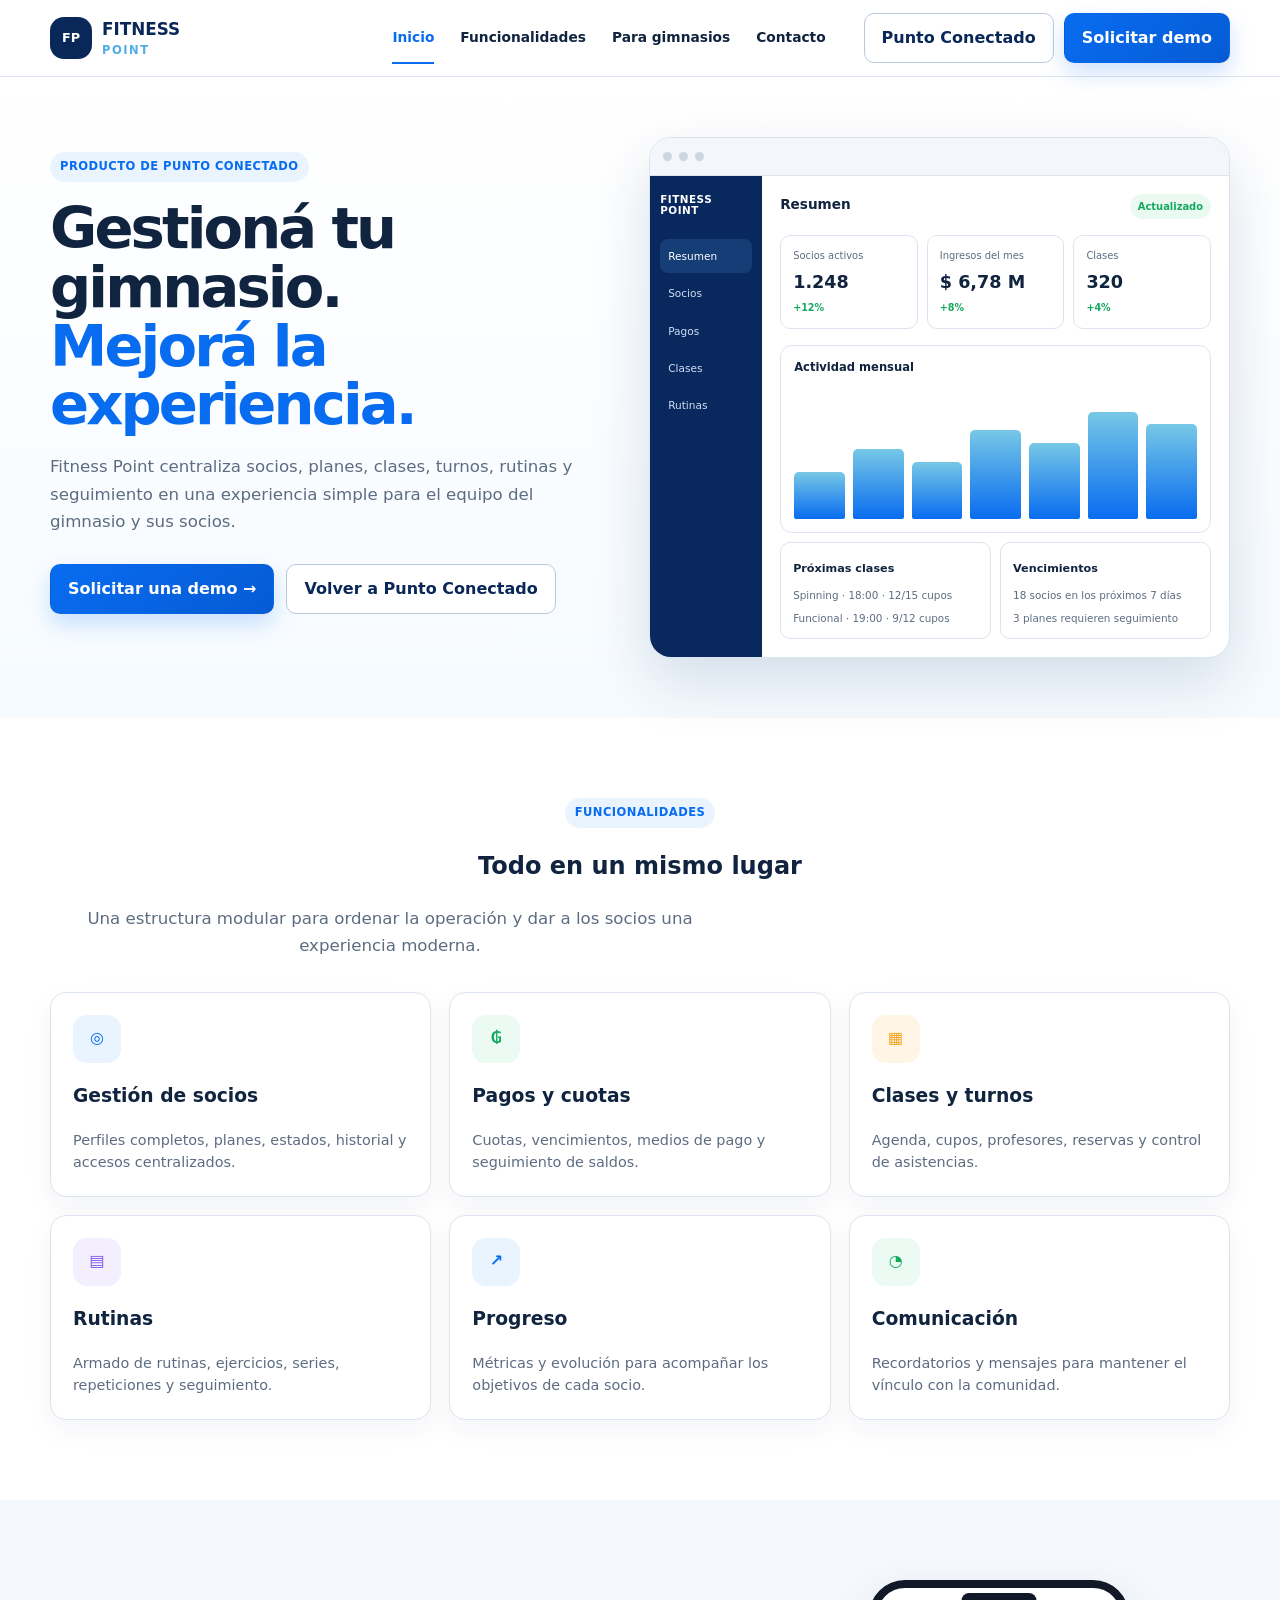
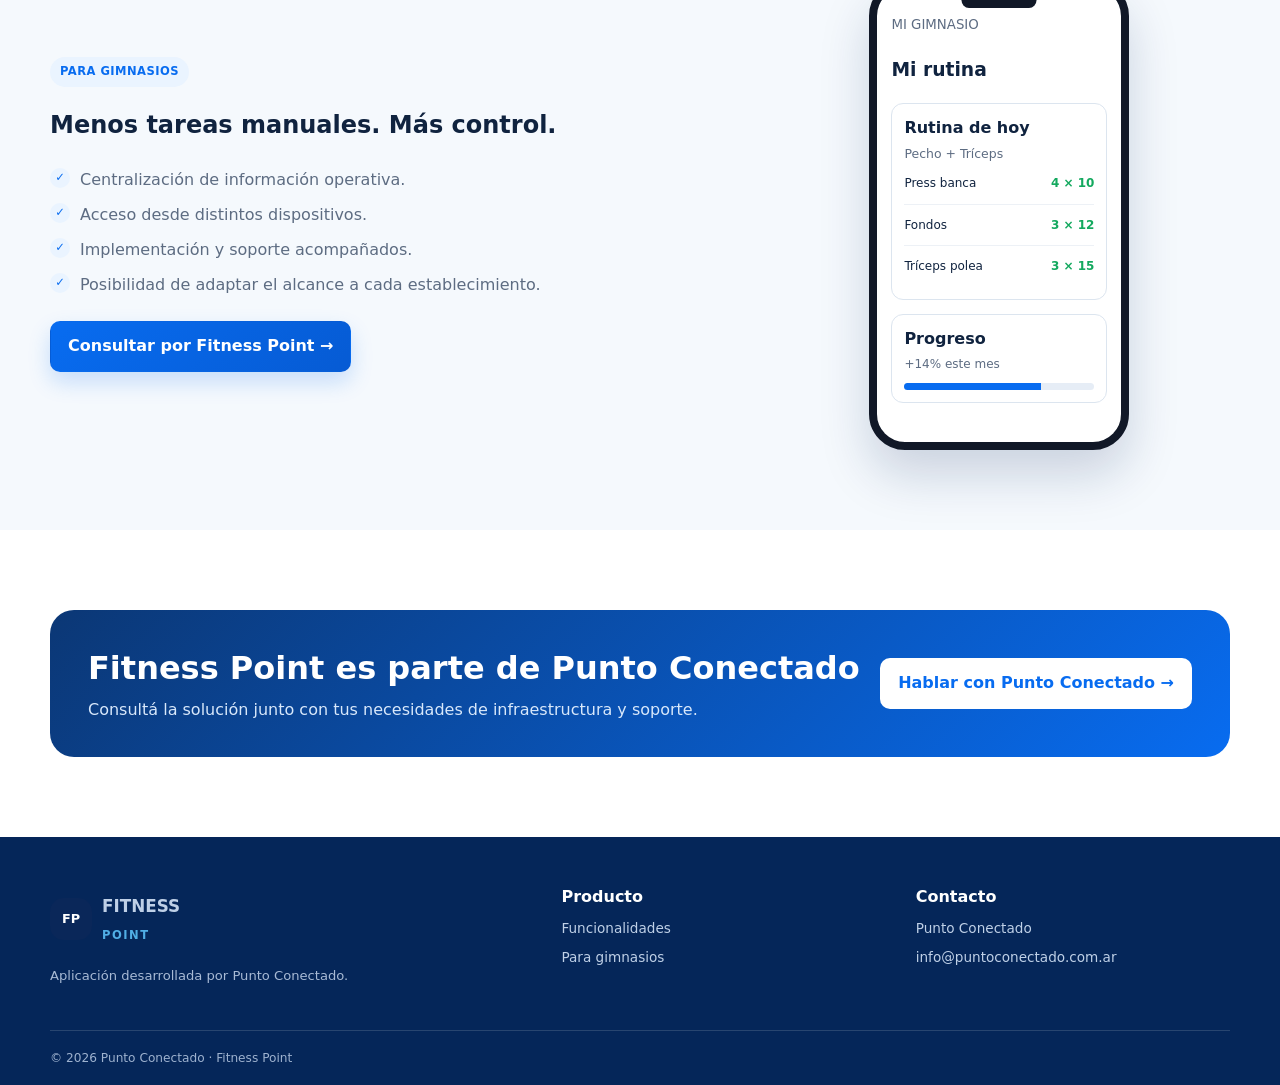
==== fitnesspoint/index.html @ bef3aaf5 "Primer commit: Punto Conectado Web v1.0.0" ====
<!doctype html>
<html lang="es">
<head>
  <meta charset="utf-8">
  <meta name="viewport" content="width=device-width, initial-scale=1">
  <title>Fitness Point | Punto Conectado</title>
  <meta name="description" content="Fitness Point: solución de gestión para gimnasios y centros de entrenamiento.">
  <link rel="stylesheet" href="styles.css">
</head>
<body>
<header class="site-header">
  <div class="container nav">
    <a class="brand" href="../index.html">
      <span class="brand-mark">FP</span>
      <span><b>FITNESS</b><em>POINT</em></span>
    </a>
    <nav class="nav-links" id="primary-nav">
      <a class="active" href="index.html">Inicio</a>
      <a href="#funcionalidades">Funcionalidades</a>
      <a href="#para-gimnasios">Para gimnasios</a>
      <a href="../index.html#contacto">Contacto</a>
    </nav>
    <div class="nav-actions"><a class="btn btn-outline" href="../index.html">Punto Conectado</a><a class="btn btn-primary" href="../index.html#contacto">Solicitar demo</a></div>
    <button class="menu-btn" aria-expanded="false" aria-controls="primary-nav" aria-label="Abrir menú"><span></span><span></span><span></span></button>
  </div>
</header>
<main>
<section class="hero">
  <div class="container hero-grid">
    <div>
      <span class="eyebrow">Producto de Punto Conectado</span>
      <h1>Gestioná tu gimnasio.<br><strong>Mejorá la experiencia.</strong></h1>
      <p class="lead">Fitness Point centraliza socios, planes, clases, turnos, rutinas y seguimiento en una experiencia simple para el equipo del gimnasio y sus socios.</p>
      <div class="hero-actions"><a class="btn btn-primary" href="../index.html#contacto">Solicitar una demo →</a><a class="btn btn-outline" href="../index.html#servicios">Volver a Punto Conectado</a></div>
    </div>
    <div class="dashboard">
      <div class="browser-top"><i></i><i></i><i></i></div>
      <div class="dash-inner">
        <aside><b>FITNESS<br>POINT</b><span class="side active">Resumen</span><span class="side">Socios</span><span class="side">Pagos</span><span class="side">Clases</span><span class="side">Rutinas</span></aside>
        <div class="dash-main"><div class="dash-head"><span>Resumen</span><span class="pill">Actualizado</span></div>
          <div class="kpis"><div><small>Socios activos</small><b>1.248</b><span>+12%</span></div><div><small>Ingresos del mes</small><b>$ 6,78 M</b><span>+8%</span></div><div><small>Clases</small><b>320</b><span>+4%</span></div></div>
          <div class="chart"><div class="chart-title">Actividad mensual</div><div class="bars"><i style="height:36%"></i><i style="height:54%"></i><i style="height:44%"></i><i style="height:68%"></i><i style="height:58%"></i><i style="height:82%"></i><i style="height:73%"></i></div></div>
          <div class="mini-grid"><div><b>Próximas clases</b><p>Spinning · 18:00 · 12/15 cupos</p><p>Funcional · 19:00 · 9/12 cupos</p></div><div><b>Vencimientos</b><p>18 socios en los próximos 7 días</p><p>3 planes requieren seguimiento</p></div></div>
        </div>
      </div>
    </div>
  </div>
</section>

<section id="funcionalidades" class="section">
  <div class="container">
    <div class="section-title"><span class="eyebrow">Funcionalidades</span><h2>Todo en un mismo lugar</h2><p class="lead">Una estructura modular para ordenar la operación y dar a los socios una experiencia moderna.</p></div>
    <div class="grid-3">
      <article class="card"><div class="icon">◎</div><h3>Gestión de socios</h3><p>Perfiles completos, planes, estados, historial y accesos centralizados.</p></article>
      <article class="card"><div class="icon green">₲</div><h3>Pagos y cuotas</h3><p>Cuotas, vencimientos, medios de pago y seguimiento de saldos.</p></article>
      <article class="card"><div class="icon orange">▦</div><h3>Clases y turnos</h3><p>Agenda, cupos, profesores, reservas y control de asistencias.</p></article>
      <article class="card"><div class="icon purple">▤</div><h3>Rutinas</h3><p>Armado de rutinas, ejercicios, series, repeticiones y seguimiento.</p></article>
      <article class="card"><div class="icon">↗</div><h3>Progreso</h3><p>Métricas y evolución para acompañar los objetivos de cada socio.</p></article>
      <article class="card"><div class="icon green">◔</div><h3>Comunicación</h3><p>Recordatorios y mensajes para mantener el vínculo con la comunidad.</p></article>
    </div>
  </div>
</section>

<section id="para-gimnasios" class="section soft">
  <div class="container split">
    <div>
      <span class="eyebrow">Para gimnasios</span>
      <h2>Menos tareas manuales. Más control.</h2>
      <ul class="check-list"><li>Centralización de información operativa.</li><li>Acceso desde distintos dispositivos.</li><li>Implementación y soporte acompañados.</li><li>Posibilidad de adaptar el alcance a cada establecimiento.</li></ul>
      <a class="btn btn-primary" href="../index.html#contacto">Consultar por Fitness Point →</a>
    </div>
    <div class="mock-mobile">
      <div class="mobile-notch"></div><small>MI GIMNASIO</small><h3>Mi rutina</h3><div class="routine-card"><b>Rutina de hoy</b><span>Pecho + Tríceps</span><div class="exercise">Press banca <em>4 × 10</em></div><div class="exercise">Fondos <em>3 × 12</em></div><div class="exercise">Tríceps polea <em>3 × 15</em></div></div><div class="mobile-stat"><b>Progreso</b><span>+14% este mes</span><div class="progress"><i></i></div></div>
    </div>
  </div>
</section>

<section class="section">
  <div class="container">
    <div class="cta"><div><h2>Fitness Point es parte de Punto Conectado</h2><p>Consultá la solución junto con tus necesidades de infraestructura y soporte.</p></div><a class="btn btn-light" href="../index.html#contacto">Hablar con Punto Conectado →</a></div>
  </div>
</section>
</main>
<footer class="site-footer">
  <div class="container footer-top">
    <div><a class="brand footer-brand" href="../index.html"><span class="brand-mark">FP</span><span><b>FITNESS</b><em>POINT</em></span></a><p>Aplicación desarrollada por Punto Conectado.</p></div>
    <div><b>Producto</b><a href="#funcionalidades">Funcionalidades</a><a href="#para-gimnasios">Para gimnasios</a></div>
    <div><b>Contacto</b><a href="../index.html#contacto">Punto Conectado</a><a href="mailto:info@puntoconectado.com.ar">info@puntoconectado.com.ar</a></div>
  </div>
  <div class="container footer-bottom">© 2026 Punto Conectado · Fitness Point</div>
</footer>
<script src="app.js"></script>
</body>
</html>
---- fitnesspoint/styles.css ----
:root{--navy:#0a2759;--blue:#086cf0;--sky:#51aee5;--ink:#10233f;--muted:#5d6c82;--line:#dce5ef;--soft:#f5f9fd;--green:#14a95f;--orange:#f5a623;--purple:#8057e6;--max:1180px}
*{box-sizing:border-box}html{scroll-behavior:smooth}body{margin:0;font-family:Manrope,Inter,system-ui,sans-serif;color:var(--ink);line-height:1.55;background:#fff}a{text-decoration:none;color:inherit}.container{width:min(calc(100% - 40px),var(--max));margin:auto}.nav{height:76px;display:flex;align-items:center;gap:28px}.site-header{position:sticky;top:0;z-index:20;background:rgba(255,255,255,.95);backdrop-filter:blur(15px);border-bottom:1px solid var(--line)}.brand{display:flex;align-items:center;gap:10px;color:var(--navy);font-weight:900}.brand b{font-size:1.05rem}.brand em{display:block;font-style:normal;color:var(--sky);font-size:.72rem;letter-spacing:.13em}.brand-mark{width:42px;height:42px;border-radius:14px;display:grid;place-items:center;background:var(--navy);color:#fff;font-size:.8rem}.nav-links{display:flex;gap:26px;margin-left:auto;font-size:.86rem;font-weight:800}.nav-links a{padding:27px 0;position:relative}.nav-links a.active,.nav-links a:hover{color:var(--blue)}.nav-links a.active:after{content:"";position:absolute;left:0;right:0;bottom:12px;height:2px;background:var(--blue)}.nav-actions{display:flex;gap:10px;margin-left:10px}.btn{display:inline-flex;align-items:center;justify-content:center;border-radius:10px;padding:12px 17px;border:1px solid transparent;font-weight:800}.btn-primary{background:linear-gradient(135deg,var(--blue),#065bd4);color:#fff;box-shadow:0 10px 22px rgba(11,109,240,.2)}.btn-outline{border-color:#b9c9dc;background:#fff;color:var(--navy)}.btn-light{background:#fff;color:var(--blue)}.menu-btn{display:none;margin-left:auto;border:0;background:none}.menu-btn span{display:block;width:24px;height:2px;background:var(--navy);margin:5px}.hero{background:linear-gradient(180deg,#fff,#f6fbff)}.hero-grid{display:grid;grid-template-columns:1fr 1.05fr;align-items:center;gap:46px;min-height:640px;padding:60px 0}.eyebrow{display:inline-flex;padding:6px 10px;border-radius:999px;background:#eaf4ff;color:var(--blue);font-size:.72rem;font-weight:900;text-transform:uppercase;letter-spacing:.04em}.hero h1{font-size:clamp(2.6rem,4.5vw,4.5rem);line-height:1.02;letter-spacing:-.05em;margin:18px 0}.hero h1 strong{color:var(--blue)}.lead{color:var(--muted);font-size:1.04rem;line-height:1.65;max-width:680px}.hero-actions{display:flex;gap:12px;margin:28px 0}.dashboard{background:#fff;border:1px solid var(--line);border-radius:22px;overflow:hidden;box-shadow:0 24px 60px rgba(10,39,89,.14)}.browser-top{height:38px;background:#f3f6fa;border-bottom:1px solid var(--line);display:flex;align-items:center;gap:7px;padding:0 13px}.browser-top i{width:9px;height:9px;border-radius:50%;background:#ccd5e1}.dash-inner{display:grid;grid-template-columns:112px 1fr;min-height:400px}.dash-inner aside{background:#09285e;color:#cfe0f5;padding:18px 10px}.dash-inner aside>b{display:block;color:#fff;font-size:.65rem;line-height:1.05;letter-spacing:.05em;margin:0 0 23px}.side{display:block;font-size:.66rem;padding:9px 8px;border-radius:8px;margin:3px 0}.side.active{background:rgba(81,174,229,.17);color:#fff}.dash-main{padding:18px}.dash-head{display:flex;justify-content:space-between;font-weight:900;font-size:.85rem}.pill{font-size:.62rem;padding:5px 8px;border-radius:999px;background:#eafaf1;color:var(--green)}.kpis{display:grid;grid-template-columns:repeat(3,1fr);gap:9px;margin:16px 0}.kpis>div{border:1px solid var(--line);border-radius:10px;padding:12px}.kpis small,.kpis b,.kpis span{display:block}.kpis small{color:var(--muted);font-size:.62rem}.kpis b{font-size:1.1rem;margin:5px 0}.kpis span{font-size:.6rem;color:var(--green);font-weight:900}.chart{border:1px solid var(--line);border-radius:12px;padding:13px}.chart-title{font-size:.72rem;font-weight:900}.bars{height:130px;display:flex;align-items:flex-end;gap:8px;margin-top:12px}.bars i{flex:1;background:linear-gradient(#77c8e6,#086cf0);border-radius:5px 5px 2px 2px}.mini-grid{display:grid;grid-template-columns:1fr 1fr;gap:9px;margin-top:9px}.mini-grid>div{border:1px solid var(--line);border-radius:10px;padding:12px}.mini-grid b{font-size:.7rem}.mini-grid p{font-size:.65rem;color:var(--muted);margin:7px 0 0}.section{padding:80px 0}.soft{background:var(--soft)}.section-title{text-align:center;margin-bottom:32px}.grid-3{display:grid;grid-template-columns:repeat(3,1fr);gap:18px}.card{border:1px solid var(--line);border-radius:16px;padding:22px;background:#fff;box-shadow:0 10px 28px rgba(10,39,89,.05)}.icon{width:48px;height:48px;border-radius:14px;background:#eaf4ff;color:var(--blue);display:grid;place-items:center;font-weight:900;margin-bottom:16px}.icon.green{background:#ebfaf2;color:var(--green)}.icon.orange{background:#fff5e7;color:var(--orange)}.icon.purple{background:#f3efff;color:var(--purple)}.card p{color:var(--muted);font-size:.9rem;margin:0}.split{display:grid;grid-template-columns:1fr .7fr;gap:60px;align-items:center}.check-list{list-style:none;padding:0;margin:24px 0}.check-list li{display:flex;gap:10px;margin:10px 0;color:var(--muted)}.check-list li:before{content:"✓";width:20px;height:20px;border-radius:50%;background:#eaf4ff;color:var(--blue);display:grid;place-items:center;font-weight:900;font-size:.72rem;flex:0 0 20px}.mock-mobile{width:260px;margin:auto;min-height:470px;border:8px solid #111827;border-radius:36px;background:#fff;padding:24px 14px;box-shadow:0 25px 50px rgba(10,39,89,.18);position:relative}.mobile-notch{position:absolute;left:50%;top:5px;transform:translateX(-50%);width:75px;height:15px;background:#111827;border-radius:20px}.mock-mobile small{color:var(--muted)}.routine-card,.mobile-stat{border:1px solid var(--line);border-radius:12px;padding:12px;margin-top:14px}.routine-card>b,.routine-card>span{display:block}.routine-card>span{font-size:.78rem;color:var(--muted);margin-top:3px}.exercise{display:flex;justify-content:space-between;border-bottom:1px solid #edf1f6;padding:11px 0;font-size:.75rem}.exercise:last-child{border:0}.exercise em{font-style:normal;color:var(--green);font-weight:900}.mobile-stat span{display:block;color:var(--muted);font-size:.75rem;margin-top:3px}.progress{height:7px;background:#e6edf6;border-radius:9px;margin-top:10px;overflow:hidden}.progress i{display:block;width:72%;height:100%;background:var(--blue)}.cta{background:linear-gradient(135deg,#0b3775,#086cf0);color:#fff;border-radius:24px;padding:34px 38px;display:flex;align-items:center;justify-content:space-between;gap:20px}.cta h2{margin:0 0 5px;font-size:2rem}.cta p{margin:0;color:#d8e8fb}.site-footer{background:#052659;color:#fff}.footer-top{padding:48px 0 30px;display:grid;grid-template-columns:1.5fr 1fr 1fr;gap:40px}.footer-top a{display:block;color:#bfd0e7;font-size:.85rem;margin:8px 0}.footer-top b{display:block;margin-bottom:8px}.footer-brand{display:inline-flex!important}.footer-top p{color:#a8bad5;font-size:.82rem;max-width:330px}.footer-bottom{border-top:1px solid rgba(255,255,255,.14);padding:18px 0;color:#9eb2cf;font-size:.76rem}@media(max-width:1000px){.nav-links,.nav-actions{display:none}.menu-btn{display:block}.site-header.open .nav-links{display:flex;position:absolute;left:0;right:0;top:76px;background:#fff;flex-direction:column;gap:0;padding:10px 20px 16px;border-bottom:1px solid var(--line)}.site-header.open .nav-links a{padding:12px 0}.hero-grid,.split{grid-template-columns:1fr}.grid-3{grid-template-columns:repeat(2,1fr)}.hero-grid{padding:50px 0}.footer-top{grid-template-columns:1.5fr 1fr}}@media(max-width:680px){.container{width:min(calc(100% - 28px),var(--max))}.section{padding:62px 0}.grid-3,.kpis,.mini-grid{grid-template-columns:1fr}.cta{flex-direction:column;align-items:stretch}.dash-inner{grid-template-columns:78px 1fr}.dash-inner aside{padding:14px 6px}.side{font-size:.56rem}.footer-top{grid-template-columns:1fr}}
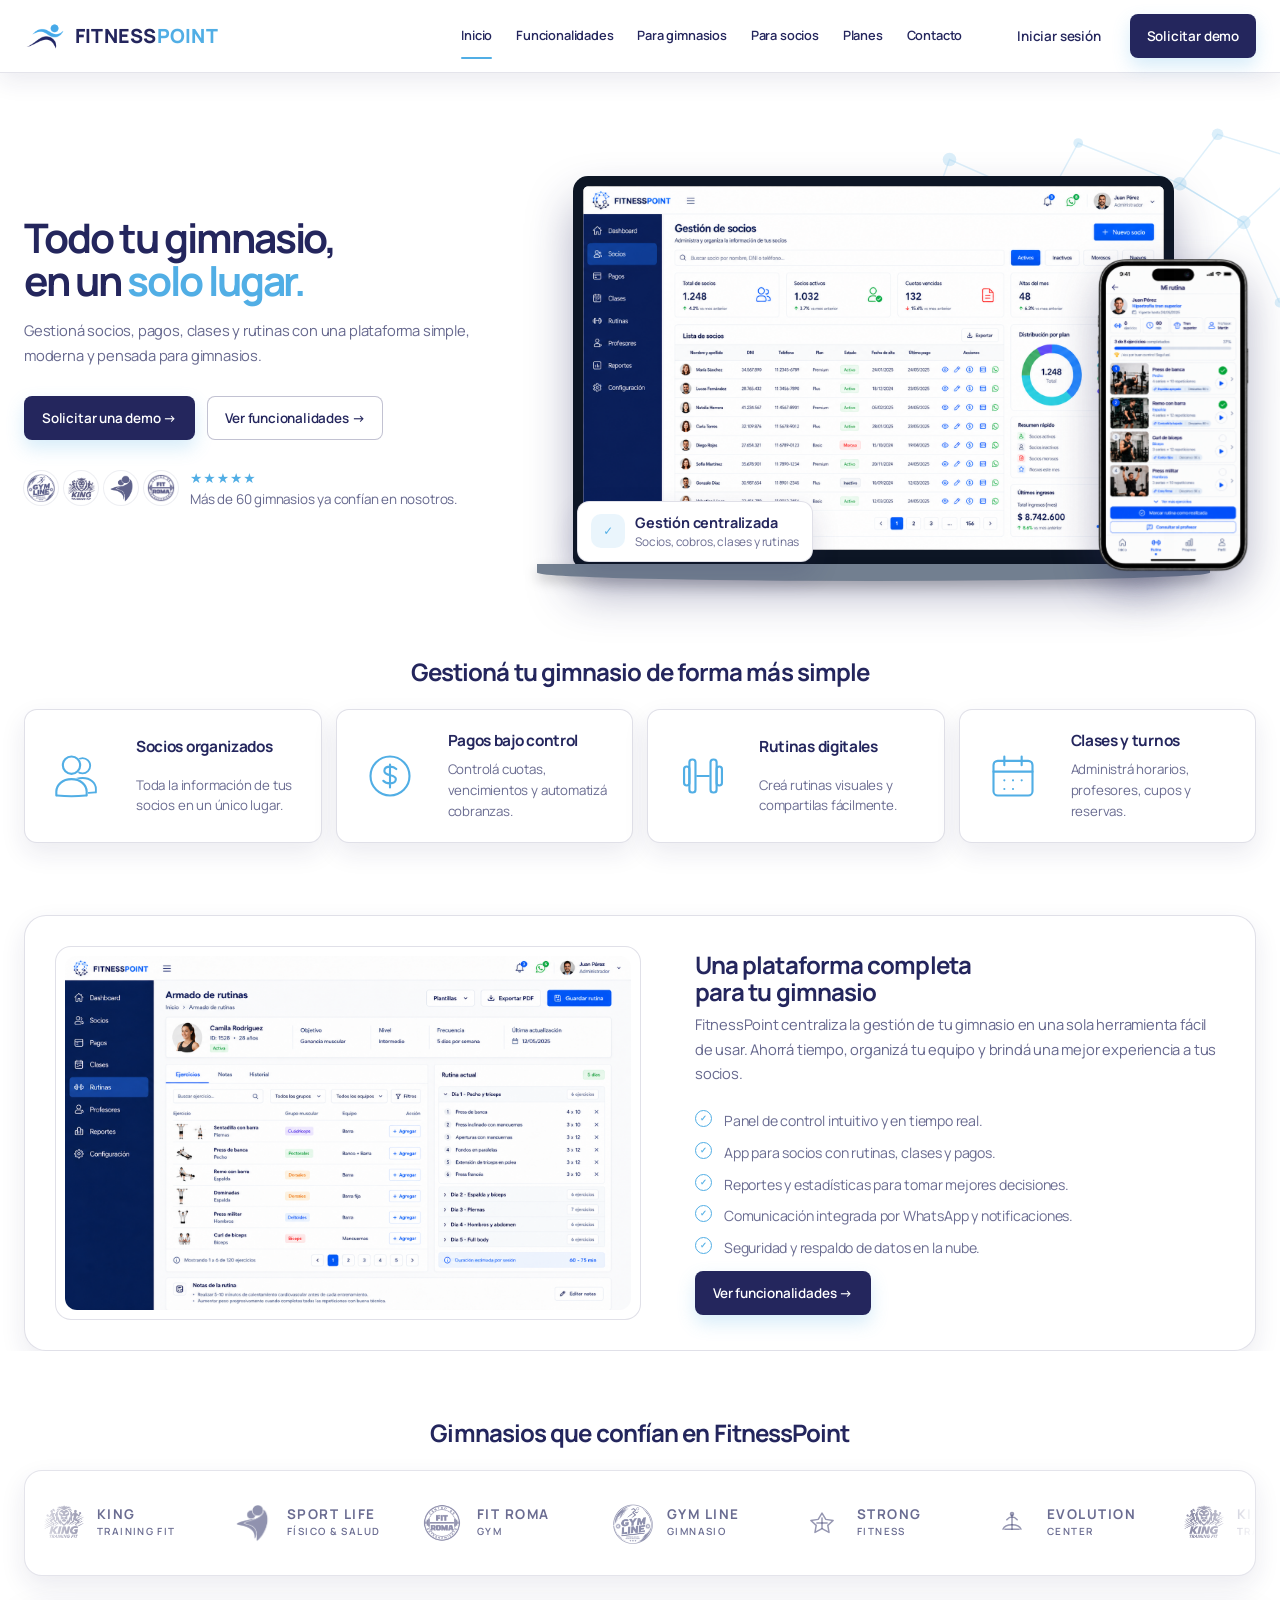
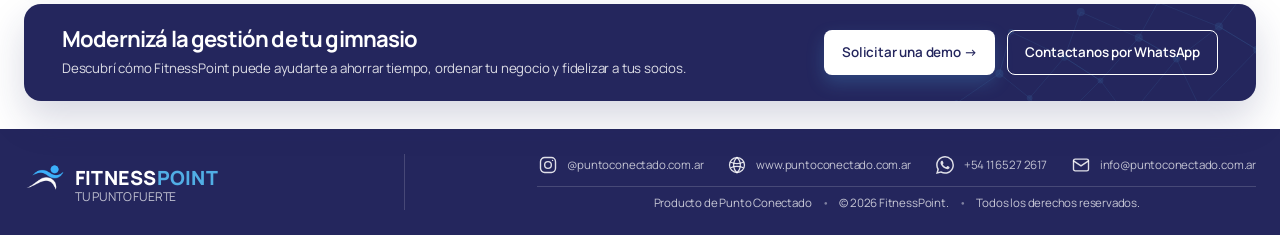
==== commit e8ea7d95: "v1.0.17 - Aplicar la paleta de FitnessPoint a Punto Conectado" ====
--- a/fitnesspoint/index.html
+++ b/fitnesspoint/index.html
@@ -1,94 +1,161 @@
 <!doctype html>
 <html lang="es">
 <head>
-  <meta charset="utf-8">
-  <meta name="viewport" content="width=device-width, initial-scale=1">
-  <title>Fitness Point | Punto Conectado</title>
-  <meta name="description" content="Fitness Point: solución de gestión para gimnasios y centros de entrenamiento.">
-  <link rel="stylesheet" href="styles.css">
-</head>
-<body>
+<meta charset="utf-8"/><meta content="width=device-width,initial-scale=1" name="viewport"/>
+<title>FitnessPoint | Gestión integral para gimnasios</title>
+<meta content="Gestioná socios, pagos, clases y rutinas con FitnessPoint, una plataforma SaaS para gimnasios y centros de entrenamiento." name="description"/>
+<link href="https://fonts.googleapis.com" rel="preconnect"/><link crossorigin href="https://fonts.gstatic.com" rel="preconnect"/><link href="https://fonts.googleapis.com/css2?family=Manrope:wght@400..800&display=swap" rel="stylesheet"/><link href="assets/styles.css?v=5.215" rel="stylesheet"/><noscript><link href="assets/noscript.css" rel="stylesheet"/></noscript>
+<meta content="#24265d" name="theme-color"/><link href="assets/fitnesspoint-icon.png" rel="icon"/></head>
+<body class="page-home">
 <header class="site-header">
-  <div class="container nav">
-    <a class="brand" href="../index.html">
-      <span class="brand-mark">FP</span>
-      <span><b>FITNESS</b><em>POINT</em></span>
-    </a>
-    <nav class="nav-links" id="primary-nav">
-      <a class="active" href="index.html">Inicio</a>
-      <a href="#funcionalidades">Funcionalidades</a>
-      <a href="#para-gimnasios">Para gimnasios</a>
-      <a href="../index.html#contacto">Contacto</a>
-    </nav>
-    <div class="nav-actions"><a class="btn btn-outline" href="../index.html">Punto Conectado</a><a class="btn btn-primary" href="../index.html#contacto">Solicitar demo</a></div>
-    <button class="menu-btn" aria-expanded="false" aria-controls="primary-nav" aria-label="Abrir menú"><span></span><span></span><span></span></button>
-  </div>
+<div class="container nav">
+<a class="brand" href="index.html"><img alt="FitnessPoint" src="assets/fitnesspoint-icon.png" width="256" height="256"/><span>FITNESS</span><span>POINT</span></a>
+<nav aria-label="Navegación principal" class="nav-links" id="primary-nav">
+<a aria-current="page" class="active" href="index.html">Inicio</a><a href="funcionalidades.html">Funcionalidades</a><a href="para-gimnasios.html">Para gimnasios</a><a href="para-socios.html">Para socios</a><a href="planes.html">Planes</a><a href="contacto.html">Contacto</a>
+</nav>
+<div class="nav-actions"><span class="btn btn-ghost btn-disabled" aria-disabled="true">Iniciar sesión</span><a class="btn btn-primary" href="contacto.html">Solicitar demo</a></div>
+<button aria-controls="primary-nav" aria-expanded="false" aria-label="Abrir menú" class="menu-btn" type="button"><span></span><span></span><span></span></button>
+</div>
 </header>
 <main>
-<section class="hero">
-  <div class="container hero-grid">
-    <div>
-      <span class="eyebrow">Producto de Punto Conectado</span>
-      <h1>Gestioná tu gimnasio.<br><strong>Mejorá la experiencia.</strong></h1>
-      <p class="lead">Fitness Point centraliza socios, planes, clases, turnos, rutinas y seguimiento en una experiencia simple para el equipo del gimnasio y sus socios.</p>
-      <div class="hero-actions"><a class="btn btn-primary" href="../index.html#contacto">Solicitar una demo →</a><a class="btn btn-outline" href="../index.html#servicios">Volver a Punto Conectado</a></div>
-    </div>
-    <div class="dashboard">
-      <div class="browser-top"><i></i><i></i><i></i></div>
-      <div class="dash-inner">
-        <aside><b>FITNESS<br>POINT</b><span class="side active">Resumen</span><span class="side">Socios</span><span class="side">Pagos</span><span class="side">Clases</span><span class="side">Rutinas</span></aside>
-        <div class="dash-main"><div class="dash-head"><span>Resumen</span><span class="pill">Actualizado</span></div>
-          <div class="kpis"><div><small>Socios activos</small><b>1.248</b><span>+12%</span></div><div><small>Ingresos del mes</small><b>$ 6,78 M</b><span>+8%</span></div><div><small>Clases</small><b>320</b><span>+4%</span></div></div>
-          <div class="chart"><div class="chart-title">Actividad mensual</div><div class="bars"><i style="height:36%"></i><i style="height:54%"></i><i style="height:44%"></i><i style="height:68%"></i><i style="height:58%"></i><i style="height:82%"></i><i style="height:73%"></i></div></div>
-          <div class="mini-grid"><div><b>Próximas clases</b><p>Spinning · 18:00 · 12/15 cupos</p><p>Funcional · 19:00 · 9/12 cupos</p></div><div><b>Vencimientos</b><p>18 socios en los próximos 7 días</p><p>3 planes requieren seguimiento</p></div></div>
-        </div>
-      </div>
-    </div>
-  </div>
+<section class="hero network-bg">
+<div class="container hero-grid">
+<div class="hero-copy">
+<h1>Todo tu gimnasio,<br/>en un <strong>solo lugar.</strong></h1>
+<p class="lead">Gestioná socios, pagos, clases y rutinas con una plataforma simple, moderna y pensada para gimnasios.</p>
+<div class="hero-actions"><a class="btn btn-primary" href="contacto.html">Solicitar una demo →</a><a class="btn btn-outline" href="funcionalidades.html">Ver funcionalidades →</a></div>
+<div class="trust proof-social">
+<div class="trust-marks" aria-label="Gimnasios que confían en FitnessPoint">
+<span class="trust-mark trust-mark--logo trust-mark--gym-line"><img alt="GYM LINE" src="assets/gym-line.webp" width="1254" height="1254"/></span>
+<span class="trust-mark trust-mark--logo trust-mark--king"><img alt="KING Training Fit" src="assets/king-training-fit.webp" width="1254" height="1254"/></span>
+<span class="trust-mark trust-mark--logo trust-mark--sport-life"><img alt="Sport Life Físico &amp; Salud" src="assets/sport-life-fisico-salud.webp" width="1254" height="1254"/></span>
+<span class="trust-mark trust-mark--logo trust-mark--fit-roma"><img alt="Fit Roma" src="assets/fit-roma.png" width="192" height="192"/></span>
+</div>
+<div><div class="stars">★★★★★</div><small>Más de 60 gimnasios ya confían en nosotros.</small></div>
+</div>
+</div>
+<div class="device-stage">
+<div class="laptop"><img alt="Panel de gestión de FitnessPoint" src="assets/gestion-socios.webp" width="1586" height="992"/></div>
+<div class="phone"><img alt="Rutina mobile de FitnessPoint" src="assets/rutina-mobile.webp" width="941" height="1672"/></div>
+<div class="floating-chip"><span class="dot">✓</span><span><strong>Gestión centralizada</strong>Socios, cobros, clases y rutinas</span></div></div>
+</div>
 </section>
 
-<section id="funcionalidades" class="section">
-  <div class="container">
-    <div class="section-title"><span class="eyebrow">Funcionalidades</span><h2>Todo en un mismo lugar</h2><p class="lead">Una estructura modular para ordenar la operación y dar a los socios una experiencia moderna.</p></div>
-    <div class="grid-3">
-      <article class="card"><div class="icon">◎</div><h3>Gestión de socios</h3><p>Perfiles completos, planes, estados, historial y accesos centralizados.</p></article>
-      <article class="card"><div class="icon green">₲</div><h3>Pagos y cuotas</h3><p>Cuotas, vencimientos, medios de pago y seguimiento de saldos.</p></article>
-      <article class="card"><div class="icon orange">▦</div><h3>Clases y turnos</h3><p>Agenda, cupos, profesores, reservas y control de asistencias.</p></article>
-      <article class="card"><div class="icon purple">▤</div><h3>Rutinas</h3><p>Armado de rutinas, ejercicios, series, repeticiones y seguimiento.</p></article>
-      <article class="card"><div class="icon">↗</div><h3>Progreso</h3><p>Métricas y evolución para acompañar los objetivos de cada socio.</p></article>
-      <article class="card"><div class="icon green">◔</div><h3>Comunicación</h3><p>Recordatorios y mensajes para mantener el vínculo con la comunidad.</p></article>
-    </div>
-  </div>
+<section class="section-sm">
+<div class="container">
+<div class="section-title"><h2>Gestioná tu gimnasio de forma más simple</h2></div>
+<div class="grid-4">
+<article class="card compact-card"><div class="icon-badge"><svg aria-hidden="true" class="line-icon users-icon" viewBox="0 0 24 24"><defs><mask id="home-socios-rear-mask" maskUnits="userSpaceOnUse" x="0" y="0" width="24" height="24"><rect x="0" y="0" width="24" height="24" fill="white"></rect><circle cx="9" cy="7" r="4" fill="black" stroke="black" stroke-width="1.25"></circle><path d="M16 21v-1.8q0-2.35-1.95-4.05Q12.1 13.45 9 13.45t-5.05 1.7Q2 16.85 2 19.2V21L2.4 21q6.6.75 13.2 0Z" fill="black" stroke="black" stroke-width="1.25" stroke-linejoin="round"></path></mask></defs><g mask="url(#home-socios-rear-mask)"><g transform="translate(5.10 -0.35) translate(9 12) scale(.88) translate(-9 -12)"><path d="M16 21v-1.8q0-2.35-1.95-4.05Q12.1 13.45 9 13.45t-5.05 1.7Q2 16.85 2 19.2V21"></path><path d="M2.4 21q6.6.75 13.2 0"></path><circle cx="9" cy="7" r="4"></circle></g></g><path d="M16 21v-1.8q0-2.35-1.95-4.05Q12.1 13.45 9 13.45t-5.05 1.7Q2 16.85 2 19.2V21"></path><path d="M2.4 21q6.6.75 13.2 0"></path><circle cx="9" cy="7" r="4"></circle></svg></div><h3>Socios organizados</h3><p class="muted">Toda la información de tus socios en un único lugar.</p></article>
+<article class="card compact-card"><div class="icon-badge green"><svg aria-hidden="true" class="line-icon money-icon" viewBox="0 0 24 24"><circle cx="12" cy="12" r="9"></circle><path d="M14.9 8.8c-.7-.7-1.6-1.1-2.8-1.1-1.6 0-2.7.8-2.7 2 0 2.7 5.3 1.2 5.3 3.7 0 1.2-1.1 2-2.7 2-1.3 0-2.4-.4-3.1-1.2M12 6.7v10.6"></path></svg></div><h3>Pagos bajo control</h3><p class="muted">Controlá cuotas, vencimientos y automatizá cobranzas.</p></article>
+<article class="card compact-card"><div class="icon-badge purple"><svg aria-hidden="true" class="line-icon dumbbell-icon" viewBox="0 0 28 24"><rect x="6.2" y="8.1" width="2.2" height="7.8" rx="1.1"></rect><rect x="8.4" y="5.2" width="2.5" height="13.6" rx="1.15"></rect><path d="M11.6 12h4.8"></path><rect x="17.1" y="5.2" width="2.5" height="13.6" rx="1.15"></rect><rect x="19.6" y="8.1" width="2.2" height="7.8" rx="1.1"></rect></svg></div><h3>Rutinas digitales</h3><p class="muted">Creá rutinas visuales y compartilas fácilmente.</p></article>
+<article class="card compact-card"><div class="icon-badge orange"><svg aria-hidden="true" class="line-icon" viewBox="0 0 24 24"><rect height="16" rx="2" width="18" x="3" y="5"></rect><path d="M16 3v4M8 3v4M3 10h18M8 14h.01M12 14h.01M16 14h.01M8 18h.01M12 18h.01"></path></svg></div><h3>Clases y turnos</h3><p class="muted">Administrá horarios, profesores, cupos y reservas.</p></article>
+</div>
+</div>
 </section>
 
-<section id="para-gimnasios" class="section soft">
-  <div class="container split">
-    <div>
-      <span class="eyebrow">Para gimnasios</span>
-      <h2>Menos tareas manuales. Más control.</h2>
-      <ul class="check-list"><li>Centralización de información operativa.</li><li>Acceso desde distintos dispositivos.</li><li>Implementación y soporte acompañados.</li><li>Posibilidad de adaptar el alcance a cada establecimiento.</li></ul>
-      <a class="btn btn-primary" href="../index.html#contacto">Consultar por Fitness Point →</a>
-    </div>
-    <div class="mock-mobile">
-      <div class="mobile-notch"></div><small>MI GIMNASIO</small><h3>Mi rutina</h3><div class="routine-card"><b>Rutina de hoy</b><span>Pecho + Tríceps</span><div class="exercise">Press banca <em>4 × 10</em></div><div class="exercise">Fondos <em>3 × 12</em></div><div class="exercise">Tríceps polea <em>3 × 15</em></div></div><div class="mobile-stat"><b>Progreso</b><span>+14% este mes</span><div class="progress"><i></i></div></div>
-    </div>
-  </div>
+<section class="section home-platform">
+<div class="container feature-row reference-panel">
+<div class="preview"><img alt="Armado de rutinas FitnessPoint" src="assets/armado-rutinas.webp" width="1586" height="992" loading="lazy"/></div>
+<div class="copy"><h2>Una plataforma completa<br/>para tu gimnasio</h2><p class="lead">FitnessPoint centraliza la gestión de tu gimnasio en una sola herramienta fácil de usar. Ahorrá tiempo, organizá tu equipo y brindá una mejor experiencia a tus socios.</p><ul class="check-list"><li>Panel de control intuitivo y en tiempo real.</li><li>App para socios con rutinas, clases y pagos.</li><li>Reportes y estadísticas para tomar mejores decisiones.</li><li>Comunicación integrada por WhatsApp y notificaciones.</li><li>Seguridad y respaldo de datos en la nube.</li></ul><a class="btn btn-primary" href="funcionalidades.html">Ver funcionalidades →</a></div>
+</div>
 </section>
 
-<section class="section">
-  <div class="container">
-    <div class="cta"><div><h2>Fitness Point es parte de Punto Conectado</h2><p>Consultá la solución junto con tus necesidades de infraestructura y soporte.</p></div><a class="btn btn-light" href="../index.html#contacto">Hablar con Punto Conectado →</a></div>
-  </div>
+<section class="client-strip cta-upper-gap">
+<div class="container">
+<h2 class="client-strip-title">Gimnasios que confían en FitnessPoint</h2>
+<div class="client-logos-card">
+<div aria-label="Gimnasios que confían en FitnessPoint. Enfocá o tocá el carrusel para pausar el movimiento." class="client-marquee" role="region" tabindex="0">
+<div class="client-marquee-track">
+<div class="client-logo client-logo-king">
+<span class="logo-mark logo-mark-image logo-mark-king" aria-hidden="true"><img alt="" src="assets/king-training-fit.webp" width="1254" height="1254"/></span>
+<div class="client-logo-wordmark"><strong>KING</strong><span>TRAINING FIT</span></div>
+</div>
+<div class="client-logo client-logo-sport-life">
+<span class="logo-mark logo-mark-image logo-mark-sport-life" aria-hidden="true"><img alt="" src="assets/sport-life-fisico-salud.webp" width="1254" height="1254"/></span>
+<div class="client-logo-wordmark"><strong>SPORT LIFE</strong><span>FÍSICO &amp; SALUD</span></div>
+</div>
+<div class="client-logo">
+<span class="logo-mark logo-mark-image" aria-hidden="true"><img alt="" src="assets/fit-roma.png" width="192" height="192"/></span>
+<div class="client-logo-wordmark"><strong>FIT ROMA</strong><span>GYM</span></div>
+</div>
+<div class="client-logo client-logo-gym-line">
+<span class="logo-mark logo-mark-image logo-mark-gym-line" aria-hidden="true"><img alt="" src="assets/gym-line.webp" width="1254" height="1254"/></span>
+<div class="client-logo-wordmark"><strong>GYM LINE</strong><span>GIMNASIO</span></div>
+</div>
+<div class="client-logo">
+<span class="logo-mark" aria-hidden="true"><svg viewBox="0 0 40 40"><path d="M20 9.5 24 16.2l7.7 1.1-5.6 5.2 1.3 7.4-7.4-3.9-7.4 3.9 1.3-7.4-5.6-5.2 7.7-1.1Z"></path><path d="M14.6 20h10.8"></path><path d="M20 14.7v10.7"></path></svg></span>
+<div class="client-logo-wordmark"><strong>STRONG</strong><span>FITNESS</span></div>
+</div>
+<div class="client-logo">
+<span class="logo-mark" aria-hidden="true"><svg viewBox="0 0 40 40"><path d="M10.5 26.5c2.6-6.3 16.4-6.3 19 0"></path><path d="M12.5 26.5h15"></path><path d="M20 10.5v16"></path><path d="M14.5 16.5c1.7-1.8 3.6-2.7 5.5-2.7s3.8.9 5.5 2.7"></path><circle cx="20" cy="10.5" r="1.6"></circle></svg></span>
+<div class="client-logo-wordmark"><strong>EVOLUTION</strong><span>CENTER</span></div>
+</div>
+
+<div aria-hidden="true" class="client-logo client-logo-king">
+<span class="logo-mark logo-mark-image logo-mark-king"><img alt="" src="assets/king-training-fit.webp" width="1254" height="1254"/></span>
+<div class="client-logo-wordmark"><strong>KING</strong><span>TRAINING FIT</span></div>
+</div>
+<div aria-hidden="true" class="client-logo client-logo-sport-life">
+<span class="logo-mark logo-mark-image logo-mark-sport-life"><img alt="" src="assets/sport-life-fisico-salud.webp" width="1254" height="1254"/></span>
+<div class="client-logo-wordmark"><strong>SPORT LIFE</strong><span>FÍSICO &amp; SALUD</span></div>
+</div>
+<div aria-hidden="true" class="client-logo">
+<span class="logo-mark logo-mark-image"><img alt="" src="assets/fit-roma.png" width="192" height="192"/></span>
+<div class="client-logo-wordmark"><strong>FIT ROMA</strong><span>GYM</span></div>
+</div>
+<div aria-hidden="true" class="client-logo client-logo-gym-line">
+<span class="logo-mark logo-mark-image logo-mark-gym-line"><img alt="" src="assets/gym-line.webp" width="1254" height="1254"/></span>
+<div class="client-logo-wordmark"><strong>GYM LINE</strong><span>GIMNASIO</span></div>
+</div>
+<div aria-hidden="true" class="client-logo">
+<span class="logo-mark"><svg viewBox="0 0 40 40"><path d="M20 9.5 24 16.2l7.7 1.1-5.6 5.2 1.3 7.4-7.4-3.9-7.4 3.9 1.3-7.4-5.6-5.2 7.7-1.1Z"></path><path d="M14.6 20h10.8"></path><path d="M20 14.7v10.7"></path></svg></span>
+<div class="client-logo-wordmark"><strong>STRONG</strong><span>FITNESS</span></div>
+</div>
+<div aria-hidden="true" class="client-logo">
+<span class="logo-mark"><svg viewBox="0 0 40 40"><path d="M10.5 26.5c2.6-6.3 16.4-6.3 19 0"></path><path d="M12.5 26.5h15"></path><path d="M20 10.5v16"></path><path d="M14.5 16.5c1.7-1.8 3.6-2.7 5.5-2.7s3.8.9 5.5 2.7"></path><circle cx="20" cy="10.5" r="1.6"></circle></svg></span>
+<div class="client-logo-wordmark"><strong>EVOLUTION</strong><span>CENTER</span></div>
+</div>
+</div>
+</div>
+</div>
+</div>
+</section>
+
+<section class="section-sm">
+<div class="container"><div class="cta"><div><h2>Modernizá la gestión de tu gimnasio</h2><p>Descubrí cómo FitnessPoint puede ayudarte a ahorrar tiempo, ordenar tu negocio y fidelizar a tus socios.</p></div><div class="cta-actions"><a class="btn btn-primary" href="contacto.html">Solicitar una demo →</a><a class="btn btn-outline btn-whatsapp-outline" href="https://wa.me/541165272617" target="_blank" rel="noopener noreferrer">Contactanos por WhatsApp</a></div></div></div>
 </section>
 </main>
 <footer class="site-footer">
-  <div class="container footer-top">
-    <div><a class="brand footer-brand" href="../index.html"><span class="brand-mark">FP</span><span><b>FITNESS</b><em>POINT</em></span></a><p>Aplicación desarrollada por Punto Conectado.</p></div>
-    <div><b>Producto</b><a href="#funcionalidades">Funcionalidades</a><a href="#para-gimnasios">Para gimnasios</a></div>
-    <div><b>Contacto</b><a href="../index.html#contacto">Punto Conectado</a><a href="mailto:info@puntoconectado.com.ar">info@puntoconectado.com.ar</a></div>
-  </div>
-  <div class="container footer-bottom">© 2026 Punto Conectado · Fitness Point</div>
+<div class="container footer-top footer-two-column">
+<div class="footer-brand-block">
+<a class="brand" href="index.html"><img alt="" src="assets/fitnesspoint-footer-icon.png" width="256" height="256" loading="lazy"/><span>FITNESS</span><span>POINT</span></a>
+<p class="footer-brand-copy">TU PUNTO FUERTE</p>
+</div>
+<div class="footer-contact-block">
+<div class="footer-contact-inner">
+<div class="footer-contact-grid">
+<a class="footer-contact-item" href="https://www.instagram.com/puntoconectado.com.ar/" target="_blank" rel="noopener noreferrer">
+<span class="footer-contact-icon footer-contact-icon--instagram" aria-hidden="true"><svg viewBox="0 0 24 24"><rect height="18" rx="5" width="18" x="3" y="3"></rect><circle cx="12" cy="12" r="4"></circle><circle cx="17.5" cy="6.5" fill="currentColor" r=".8" stroke="none"></circle></svg></span>
+<span class="footer-contact-copy"><strong>Instagram</strong><span>@puntoconectado.com.ar</span></span>
+</a>
+<a class="footer-contact-item" href="https://puntoconectado.com.ar/" target="_blank" rel="noopener noreferrer">
+<span class="footer-contact-icon footer-contact-icon--web" aria-hidden="true"><svg viewBox="0 0 24 24"><circle cx="12" cy="12" r="9"></circle><path d="M12 3c-2.5 2.05-4 5.25-4 9s1.5 6.95 4 9"></path><path d="M12 3c2.5 2.05 4 5.25 4 9s-1.5 6.95-4 9"></path><path d="M4.6 8.7c2.2 1.05 4.73 1.6 7.4 1.6s5.2-.55 7.4-1.6"></path><path d="M4.6 15.3c2.2-1.05 4.73-1.6 7.4-1.6s5.2.55 7.4 1.6"></path></svg></span>
+<span class="footer-contact-copy"><strong>Web</strong><span>www.puntoconectado.com.ar</span></span>
+</a>
+<a class="footer-contact-item" href="https://wa.me/541165272617" target="_blank" rel="noopener noreferrer">
+<span class="footer-contact-icon footer-contact-icon--whatsapp" aria-hidden="true"><svg viewBox="0 0 24 24"><path d="M17.472 14.382c-.297-.149-1.758-.867-2.03-.967-.273-.099-.471-.148-.67.15-.197.297-.767.966-.94 1.164-.173.198-.347.223-.644.075-.297-.15-1.255-.463-2.39-1.475-.883-.788-1.48-1.761-1.653-2.059-.173-.297-.018-.458.13-.606.134-.133.297-.347.446-.52.149-.174.198-.298.297-.497.1-.198.05-.371-.025-.52-.074-.149-.669-1.612-.916-2.208-.242-.579-.487-.5-.669-.51-.173-.008-.371-.01-.57-.01-.198 0-.52.074-.792.372-.272.297-1.04 1.016-1.04 2.479 0 1.462 1.065 2.875 1.213 3.074.149.198 2.095 3.2 5.076 4.487.709.306 1.262.489 1.694.625.712.227 1.36.195 1.871.118.571-.085 1.758-.719 2.006-1.413.248-.694.248-1.289.173-1.413-.074-.124-.272-.198-.57-.347m-5.421 7.403h-.004a9.87 9.87 0 0 1-5.031-1.378l-.361-.214-3.741.981.998-3.648-.235-.374a9.86 9.86 0 0 1-1.51-5.26c.002-5.45 4.437-9.884 9.888-9.884a9.8 9.8 0 0 1 7.021 2.91 9.82 9.82 0 0 1 2.9 7.019c-.003 5.45-4.437 9.884-9.884 9.884m8.413-18.297A11.815 11.815 0 0 0 12.05 0C5.495 0 .16 5.335.157 11.892c0 2.096.547 4.142 1.588 5.945L.057 24l6.305-1.654A11.86 11.86 0 0 0 12.047 23.8h.005c6.554 0 11.89-5.335 11.893-11.893a11.821 11.821 0 0 0-3.481-8.413Z"></path></svg></span>
+<span class="footer-contact-copy"><strong>WhatsApp</strong><span>+54 11 6527 2617</span></span>
+</a>
+<a class="footer-contact-item" href="mailto:info@puntoconectado.com.ar">
+<span class="footer-contact-icon footer-contact-icon--email" aria-hidden="true"><svg viewBox="0 0 24 24"><rect height="14" rx="2" width="18" x="3" y="5"></rect><path d="m3 7 9 6 9-6"></path></svg></span>
+<span class="footer-contact-copy"><strong>E-mail</strong><span>info@puntoconectado.com.ar</span></span>
+</a>
+</div>
+<div class="footer-contact-meta"><span>Producto de Punto Conectado</span><span>© 2026 FitnessPoint.</span><span>Todos los derechos reservados.</span></div>
+</div>
+</div>
+</div>
+
 </footer>
-<script src="app.js"></script>
-</body>
-</html>+<script src="assets/app.js?v=5.215"></script>
+</body></html>
--- a/fitnesspoint/assets/styles.css
+++ b/fitnesspoint/assets/styles.css
@@ -0,0 +1,2415 @@
+/* FitnessPoint · frontend estandarizado · v5.215 */
+:root{--orange:#24265d;--purple:#24265d;--card:#ffffff;--navy:#24265d;--blue:#51aee5;--sky:#51aee5;--ink:#24265d;--muted:rgba(36,38,93,.68);--line:rgba(36,38,93,.14);--max:1240px;--icon-glyph-main:30px;--icon-glyph-kpi:32px;--icon-glyph-nav:19px;--space-title-subtitle:6px;--space-label-control:8px;--space-content-action:12px;--space-item-row:16px;--space-heading-content:24px;}
+*{box-sizing:border-box;}
+html{scroll-behavior:smooth;}
+body{margin:0;color:var(--ink);background:#fff;line-height:1.5;}
+a{color:inherit;text-decoration:none;}
+img{max-width:100%;height:auto;display:block;}
+button,input,textarea{font:inherit;}
+.container{margin:auto;}
+h1,h2,h3,p{margin-top:0;}
+h3{margin-bottom:8px;}
+.muted{color:var(--muted);}
+.accent{color:var(--sky);}
+.site-header{position:sticky;top:0;z-index:50;backdrop-filter:blur(16px);}
+.nav{display:flex;align-items:center;}
+.brand{display:flex;align-items:center;color:var(--navy);white-space:nowrap;}
+.brand img{object-fit:contain;}
+.brand span:last-child{color:var(--sky);}
+.nav-links{display:flex;align-items:center;margin-left:auto;}
+.nav-links a{position:relative;}
+.nav-links a.active{color:var(--navy);}.nav-links a:hover{color:var(--sky);}
+.nav-links a.active:after{content:"";position:absolute;left:0;right:0;background:var(--sky);border-radius:3px;}
+.nav-actions{display:flex;align-items:center;}
+.btn{display:inline-flex;align-items:center;justify-content:center;gap:9px;border:1px solid transparent;font-weight:600;cursor:pointer;transition:.2s ease;white-space:nowrap;}
+.btn-primary{background:var(--navy);color:#fff;}
+.btn-primary:hover{transform:translateY(-1px);box-shadow:0 13px 28px rgba(81,174,229,.36);}
+.btn-outline{background:#fff;}
+.btn-ghost{padding-inline:4px;}
+.btn-disabled{cursor:default;user-select:none;}
+.menu-btn{margin-left:auto;font-size:1.6rem;color:var(--navy);}
+.hero{position:relative;overflow:hidden;}
+.hero:after,.network-bg:after{display:none;}
+.hero-grid{display:grid;align-items:center;}
+.hero-grid>*,.pricing-hero-grid>*{min-width:0;}
+.hero h1 strong{color:var(--sky);}
+.hero-actions{display:flex;}
+.trust{display:flex;align-items:center;color:var(--muted);}
+.stars{color:var(--sky);}
+.device-stage{position:relative;display:flex;}
+.laptop{position:relative;}
+.laptop:after{content:"";position:absolute;border-radius:0 0 50% 50%;background:#727f90;box-shadow:0 6px 13px rgba(0,0,0,.208);}
+.laptop img{object-position:top;}
+.phone{position:absolute;z-index:3;}
+.section-title{text-align:center;}
+.section-title .lead{margin-inline:auto;}
+.grid-4{display:grid;grid-template-columns:repeat(4,1fr);}
+.grid-2{display:grid;grid-template-columns:repeat(2,1fr);}
+.card{background:var(--card);border:1px solid var(--line);}
+.card:hover{border-color:rgba(81,174,229,.42);transform:translateY(-2px);transition:.2s ease;}
+.icon-badge{display:grid;place-items:center;font-size:1.6rem;font-weight:900;}
+.feature-link{color:var(--navy);margin-top:12px;display:inline-flex;gap:6px;}
+.preview{border:1px solid var(--line);background:#fff;overflow:hidden;}
+.preview img{width:100%;border-radius:12px;aspect-ratio:16/10;object-fit:cover;object-position:top;}
+.feature-row{display:grid;align-items:center;}
+.check-list{list-style:none;padding:0;}
+.check-list li{display:flex;gap:12px;align-items:flex-start;color:var(--muted);}
+.check-list li:before{content:"✓";border-radius:50%;display:grid;place-items:center;}
+.kpis{display:grid;grid-template-columns:repeat(5,1fr);}
+.kpi{border:1px solid var(--line);background:#fff;}
+.kpi strong{display:block;}
+.kpi small{color:var(--sky);}
+.feature-directory{display:grid;grid-template-columns:repeat(2,1fr);}
+.feature-panel{display:grid;border:1px solid var(--line);background:#fff;}
+.feature-panel .mini-preview img{border-radius:10px;height:210px;width:100%;object-fit:cover;object-position:top;border:1px solid var(--line);}
+.cta{color:#fff;display:flex;align-items:center;gap:30px;justify-content:space-between;position:relative;overflow:hidden;}
+.cta:after{content:"";position:absolute;}
+.cta h2{margin-bottom:6px;}
+.cta p{margin-bottom:0;color:rgba(255,255,255,.84);}
+.cta-actions{display:flex;flex-direction:column;gap:12px;z-index:1;}
+.cta .btn-primary{background:#fff;color:var(--navy);}
+.cta .btn-outline{border-color:var(--sky);background:transparent;color:#fff;}
+footer{color:#fff;}
+.footer-top{display:grid;}
+
+.pricing-grid{display:grid;grid-template-columns:repeat(3,1fr);}
+.price-card{border:1px solid var(--line);background:#fff;position:relative;}
+.price-card.featured{border:2px solid var(--blue);box-shadow:0 18px 46px rgba(81,174,229,.182);}
+.popular{position:absolute;top:-1px;left:-1px;right:-1px;background:var(--sky);color:#fff;text-align:center;font-size:.78rem;}
+.featured .price-body{padding-top:20px;}
+.price span{color:var(--muted);}
+.compare{width:100%;border-collapse:collapse;margin-top:34px;background:#fff;overflow:hidden;}
+.compare th,.compare td{border-bottom:1px solid var(--line);text-align:center;}
+.compare th:first-child,.compare td:first-child{text-align:left;}
+.compare th{background:rgba(81,174,229,.06);}
+.contact-grid{display:grid;align-items:start;}
+.form-card{border:1px solid var(--line);background:#fff;}
+.form-grid{display:grid;grid-template-columns:1fr 1fr;}
+.field{display:flex;flex-direction:column;gap:var(--space-label-control);}
+.field.full{grid-column:1/-1;}
+.field label{font-weight:600;}
+.field input,.field textarea{border:1px solid rgba(36,38,93,.22);background:#fff;outline:none;}
+.field input:focus,.field textarea:focus{border-color:var(--sky);box-shadow:0 0 0 3px rgba(81,174,229,.182);}
+.field textarea{min-height:130px;resize:vertical;}
+.contact-cards{display:grid;grid-template-columns:repeat(4,1fr);}
+.faq{border:1px solid var(--line);overflow:hidden;background:#fff;}
+.faq button{width:100%;background:#fff;border:0;text-align:left;display:flex;justify-content:space-between;}
+.faq p{margin:0;color:var(--muted);display:none;}
+.faq.open p{display:block;}
+@media (max-width:1000px){
+  .hero-grid, .feature-row, .contact-grid{grid-template-columns:1fr;}
+  .hero-grid{padding-top:44px;}
+  .device-stage{min-height:420px;}
+  .grid-4,.kpis,.contact-cards{grid-template-columns:repeat(2,1fr);}
+  .feature-directory{grid-template-columns:1fr;}
+  .pricing-grid{grid-template-columns:1fr;max-width:620px;margin:auto;}
+  .footer-top{grid-template-columns:1.5fr repeat(2,1fr);}
+}
+@media (max-width:680px){
+  .container{width:min(calc(100% - 28px),var(--max));}
+  .section{padding:62px 0;}
+  .hero-grid{min-height:auto;}
+  .hero-actions,.cta{flex-direction:column;align-items:stretch;}
+  .device-stage{min-height:320px;}
+  .laptop{width:100%;}
+  .phone{width:30%;}
+  .grid-4, .grid-2, .kpis, .contact-cards, .form-grid{grid-template-columns:1fr;}
+  .feature-panel{grid-template-columns:1fr;}
+  .cta{padding:30px 24px;}
+  .cta-actions{min-width:0;}
+  .footer-top{grid-template-columns:1fr 1fr;}
+  .footer-top>div:first-child{grid-column:1/-1;}
+
+  .compare{font-size:.78rem;}
+  .compare th,.compare td{padding:9px 6px;}
+  .hero h1{font-size:2.55rem;}
+}
+.line-icon{width:27px;height:27px;fill:none;stroke:currentColor;stroke-linecap:round;stroke-linejoin:round;}
+.preview img,.feature-panel .mini-preview img{object-fit:contain!important;aspect-ratio:auto!important;height:auto!important;max-height:none!important;background:#fff;}
+.preview-contain{padding:14px;}
+.preview-contain img{width:100%;height:auto;}
+.network-bg:before{content:"";position:absolute;pointer-events:none;}
+.mini-label{display:inline-flex;font-size:.7rem;letter-spacing:.08em;color:var(--navy);margin-bottom:8px;}
+.module-explorer{display:grid;}
+.module-tabs{display:flex;flex-direction:column;gap:8px;}
+.module-tab{border:1px solid transparent;background:transparent;display:flex;align-items:center;gap:12px;color:rgba(36,38,93,.78);font-weight:600;text-align:left;cursor:pointer;}
+.module-tab:hover{background:#fff;}
+.module-tab.active{background:#fff;color:var(--navy);border-color:rgba(81,174,229,.42);}
+.module-content{background:#fff;border:1px solid var(--line);display:grid;align-items:center;}
+.module-content .preview{box-shadow:none;}
+.kpi{padding-left:62px;}
+.kpi:before{content:"";position:absolute;border-radius:10px;background:rgba(81,174,229,.11);border:1px solid rgba(81,174,229,.30);}
+.pricing-hero{position:relative;overflow:hidden;}
+.pricing-hero-grid{display:grid;align-items:center;}
+.pricing-device{position:relative;display:flex;align-items:center;justify-content:center;}
+.pricing-device .phone{right:1%;}
+
+
+.card, .module-content, .price-card, .form-card{transition:transform .22s ease,box-shadow .22s ease,border-color .22s ease;}
+.card:hover, .price-card:hover{transform:translateY(-4px);box-shadow:0 18px 38px rgba(36,38,93,.117);}
+.reveal{transition:opacity .55s ease,transform .55s ease;}
+.reveal.visible{opacity:1;transform:none;}
+@media (max-width:1000px){
+  .pricing-hero-grid{grid-template-columns:1fr;}
+  .module-explorer{grid-template-columns:1fr;}
+  .module-tabs{display:grid;grid-template-columns:repeat(3,1fr);}
+  .module-content{grid-template-columns:1fr;}
+}
+@media (max-width:680px){
+  .module-tabs{grid-template-columns:1fr 1fr;}
+  .pricing-device{min-height:260px;}
+
+}
+body{overflow-x:hidden;}
+.container{width:min(calc(100% - 48px),var(--max));}
+.section{padding:78px 0;}
+.section-sm{padding:0;}
+h3{color:var(--ink);}
+.site-header{background:rgba(255,255,255,.965);border-bottom:1px solid rgba(36,38,93,.12);box-shadow:0 3px 16px rgba(36,38,93,.039);}
+.nav{height:72px;gap:28px;}
+.brand{gap:0;}
+.brand img{width:42px;height:42px;margin-right:9px;}
+.nav-links a{padding:25px 0;}
+.nav-links a.active:after{bottom:12px;height:2px;}
+.nav-actions{gap:12px;margin-left:10px;}
+.nav-actions .btn{padding:11px 16px;font-size:.85rem;}
+.btn{font-size:.9rem;box-shadow:none;}
+.btn-primary{box-shadow:0 8px 18px rgba(81,174,229,.234);}
+.btn-outline{border-color:rgba(36,38,93,.28);color:var(--navy);}
+.btn-outline:hover{border-color:var(--sky);background:rgba(81,174,229,.06);}
+.menu-btn{width:42px;height:42px;border:1px solid var(--line);border-radius:9px;padding:9px;display:none;flex-direction:column;justify-content:center;gap:5px;background:#fff;}
+.menu-btn span{display:block;width:100%;height:2px;border-radius:2px;background:var(--navy);transition:.2s;}
+.site-header.open .menu-btn span:nth-child(1){transform:translateY(7px) rotate(45deg);}
+.site-header.open .menu-btn span:nth-child(2){opacity:0;}
+.site-header.open .menu-btn span:nth-child(3){transform:translateY(-7px) rotate(-45deg);}
+.network-bg{position:relative;overflow:hidden;}
+.network-bg:before{width:600px;height:280px;right:-45px;top:35px;background:url("network-pattern.svg") center/contain no-repeat;opacity:.48;}
+.network-bg:after{display:none;}
+.hero{background:#fff;}
+.hero-grid{grid-template-columns:.82fr 1.18fr;min-height:600px;padding:52px 0 58px;}
+.hero-copy{position:relative;z-index:2;}
+.hero-actions{gap:12px;}
+.trust{margin-top:20px;gap:12px;}
+.stars{letter-spacing:1px;}
+.device-stage{min-height:455px;align-items:center;justify-content:flex-start;padding:18px 0 0 10px;}
+.laptop{width:88%;border-radius:15px 15px 9px 9px;padding:10px 10px 17px;background:#0d1625;box-shadow:0 28px 58px rgba(36,38,93,.286);}
+.laptop img{object-fit:contain;aspect-ratio:auto;border-radius:6px;background:#fff;}
+.laptop:after{bottom:-14px;height:17px;left:-6%;right:-6%;}
+.phone{right:-1%;bottom:14px;width:26%;filter:drop-shadow(0 18px 18px rgba(36,38,93,.286));}
+.phone img{width:100%;height:auto;border-radius:0;}
+.floating-chip{position:absolute;left:2%;bottom:28px;z-index:4;background:#fff;border:1px solid var(--line);border-radius:12px;padding:10px 13px;box-shadow:0 12px 28px rgba(36,38,93,.156);display:flex;gap:10px;align-items:center;color:var(--muted);}
+.floating-chip strong{display:block;color:var(--ink);}
+.floating-chip .dot{width:34px;height:34px;border-radius:10px;background:rgba(81,174,229,.12);color:var(--sky);display:grid;place-items:center;font-weight:900;}
+.grid-4{column-gap:14px;row-gap:var(--space-item-row);}
+.grid-2{column-gap:18px;row-gap:var(--space-item-row);}
+.card{border-radius:13px;padding:21px;box-shadow:0 8px 22px rgba(36,38,93,.052);}
+.compact-card{display:grid;}
+.compact-card .icon-badge{grid-row:1/3;}
+.compact-card p{margin:0;font-size:.87rem;line-height:1.45;}
+.icon-badge{width:50px;height:50px;border-radius:14px;margin-bottom:var(--space-content-action);}
+.check-list{margin:20px 0;}
+.check-list li{margin:10px 0;}
+.check-list li:before{background:#fff;border:1.4px solid var(--sky);flex-basis:19px;color:var(--sky);}
+.preview{border-radius:16px;padding:9px;box-shadow:0 13px 32px rgba(36,38,93,.104);}
+.feature-row{grid-template-columns:1.05fr .95fr;gap:54px;}
+.feature-row .copy{max-width:530px;}
+.reference-panel{background:rgba(81,174,229,.08);border:1px solid rgba(36,38,93,.14);border-radius:22px;padding:30px;}
+.reference-panel .preview{background:#fff;}
+.photo-phones{display:flex;align-items:end;justify-content:center;gap:22px;min-height:490px;}
+.photo-phones img{width:36%;height:auto;max-width:250px;filter:drop-shadow(0 20px 23px rgba(36,38,93,.208));}
+.photo-phones .member-phone--progress{transform:translateY(-10px);}
+.kpis{gap:12px;margin-top:0;}
+.kpi{padding:17px 15px 17px 58px;border-radius:13px;min-height:100px;box-shadow:0 7px 20px rgba(36,38,93,.046);color:rgba(36,38,93,.70);}
+.kpi:before{left:16px;top:20px;width:30px;height:30px;}
+.kpi strong{letter-spacing:-.02em;color:var(--ink);margin:5px 0 3px;}
+.module-explorer{grid-template-columns:235px 1fr;gap:18px;}
+.module-tabs{background:#fff;border:1px solid var(--line);border-radius:14px;padding:8px;height:max-content;box-shadow:var(--surface-shadow);}
+.module-tab{border-radius:9px;padding:11px 12px;font-size:.85rem;}
+.module-tab.active{box-shadow:inset 3px 0 0 var(--blue);}
+.module-content{border-radius:14px;padding:23px;grid-template-columns:.72fr 1.28fr;gap:24px;min-height:360px;box-shadow:0 10px 28px rgba(36,38,93,.052);}
+.module-content h2{font-size:clamp(1.45rem,2vw,2.15rem);}
+.module-content .lead{font-size:.95rem;}
+.feature-directory{column-gap:16px;row-gap:var(--space-item-row);}
+.feature-panel{grid-template-columns:.78fr 1.42fr;gap:20px;border-radius:14px;padding:17px;box-shadow:0 7px 18px rgba(36,38,93,.039);}
+.feature-panel .icon-badge{width:46px;height:46px;margin-bottom:12px;}
+.feature-panel p,.feature-panel li{font-size:.82rem;}
+.feature-panel .check-list{margin:var(--space-item-row) 0 var(--space-content-action);}
+.feature-panel .mini-preview{align-self:center;border-left:1px solid rgba(36,38,93,.08);padding-left:14px;}
+.member-hero .hero-grid{grid-template-columns:.72fr 1.28fr;}
+.member-hero .photo-phones{min-height:470px;}
+.member-benefit-grid .card{min-height:190px;}
+.account-strip{background:rgba(81,174,229,.06);border:1px solid rgba(36,38,93,.14);border-radius:18px;padding:26px;}
+.account-grid{display:grid;grid-template-columns:.9fr repeat(3,1fr);column-gap:14px;row-gap:var(--space-item-row);align-items:stretch;}
+.account-copy{padding:10px;}
+.account-copy .check-list{margin-bottom:0;}
+.account-card{background:#fff;border:1px solid var(--line);border-radius:12px;padding:18px;box-shadow:0 7px 18px rgba(36,38,93,.046);}
+.account-card .status{font-size:1.25rem;color:var(--sky);margin:var(--space-label-control) 0 var(--space-content-action);}
+.account-card strong{font-size:1.2rem;}
+.account-card small{display:block;color:var(--muted);margin-top:8px;}
+.pricing-hero{padding:48px 0 16px;background:#fff;}
+.pricing-hero-grid{grid-template-columns:.82fr 1.18fr;gap:44px;}
+.pricing-device{min-height:330px;}
+.laptop.compact{width:80%;}
+.pricing-device .phone{width:22%;bottom:8px;}
+
+
+.pricing-grid{column-gap:16px;row-gap:var(--space-item-row);}
+.price-card{border-radius:15px;padding:25px;box-shadow:0 8px 22px rgba(36,38,93,.046);}
+.price-card.featured{border-width:1.5px;}
+.popular{border-radius:14px 14px 0 0;padding:6px;}
+.price{margin:var(--space-item-row) 0;}
+.price-card .check-list li{font-size:.84rem;}
+.compare-wrap{overflow-x:auto;border:1px solid var(--line);border-radius:13px;margin-top:var(--space-heading-content);}
+.compare{margin:0;border:0;border-radius:0;min-width:720px;}
+.compare th,.compare td{padding:12px 14px;}
+.contact-grid{grid-template-columns:.9fr 1.1fr;gap:54px;}
+.form-card{border-radius:18px;padding:29px;box-shadow:0 16px 40px rgba(36,38,93,.117);}
+.form-grid{column-gap:15px;row-gap:var(--space-item-row);}
+.field input,.field textarea{border-radius:8px;padding:12px 13px;}
+.form-trust{display:flex;flex-direction:row;align-items:center;justify-content:flex-start;gap:9px;color:var(--muted);font-size:.75rem;margin-top:4px;line-height:1.35;}
+.form-trust svg{stroke:var(--blue);fill:none;stroke-width:1.8;}
+.contact-cards{column-gap:14px;row-gap:var(--space-item-row);}
+.contact-cards .card{padding:20px;}
+.contact-cards .icon-badge{margin-bottom:12px;}
+.faq{border-radius:10px;}
+.faq button{padding:16px;}
+.faq p{padding:0 16px 16px;}
+.faq button span{transition:.2s;}
+.faq.open button span{transform:rotate(180deg);}
+.meeting-strip{border:1px solid var(--line);border-radius:14px;background:#fff;padding:19px 24px;display:flex;align-items:center;justify-content:space-between;gap:20px;}
+.meeting-strip .meeting-copy{display:flex;gap:15px;align-items:center;}
+.meeting-strip .icon-badge{margin:0;width:44px;height:44px;}
+.meeting-strip h2{margin:0 0 3px;font-weight:700;letter-spacing:-.02em;}
+.meeting-strip p{margin:0;font-size:.84rem;color:var(--muted);}
+.cta{border-radius:17px;padding:30px 38px;background:var(--navy);box-shadow:0 18px 38px rgba(36,38,93,.182);}
+.cta p{max-width:660px;}
+.cta-actions{min-width:235px;}
+.cta:after{background:url("network-pattern.svg") center/contain no-repeat;border:0;box-shadow:none;border-radius:0;width:360px;height:210px;top:auto;bottom:-70px;right:-50px;opacity:.28;}
+footer{margin-top:24px;background:var(--navy);}
+.footer-top{padding:40px 0 27px;grid-template-columns:1.55fr repeat(4,1fr);gap:32px;}
+
+.footer-brand-copy{font-size:.78rem;line-height:1.55;color:rgba(255,255,255,.72);max-width:270px;margin:13px 0;}
+
+
+.reveal{opacity:1;transform:none;}
+.reveal.reveal-ready{opacity:0;transform:translateY(14px);}
+.reveal.reveal-ready.visible{opacity:1;transform:none;}
+@media (max-width:1100px){
+  .nav-links{gap:18px;}
+  .nav-actions{margin-left:0;}
+  .hero-grid{gap:36px;}
+}
+@media (max-width:1000px){
+  .nav{height:68px;flex-wrap:wrap;align-content:center;}
+  .nav-links,.nav-actions{display:none;}
+  .menu-btn{display:flex;margin-left:auto;}
+  .site-header.open .nav{height:auto;padding:12px 0 18px;}
+  .site-header.open .brand{align-self:flex-start;}
+  .site-header.open .menu-btn{align-self:flex-start;}
+  .site-header.open .nav-links{position:static;display:flex;order:3;width:100%;flex-direction:column;gap:0;padding:10px 0 4px;border-top:1px solid var(--line);border-bottom:0;box-shadow:none;background:#fff;}
+  .site-header.open .nav-links a{padding:9px 2px;width:100%;}
+  .site-header.open .nav-links a.active:after{display:none;}
+  .site-header.open .nav-actions{position:static;display:flex;order:4;width:100%;padding:8px 0 0;margin:0;background:#fff;}
+  .site-header.open .nav-actions .btn{flex:1;}
+  .hero-grid, .member-hero .hero-grid, .feature-row, .contact-grid, .pricing-hero-grid{grid-template-columns:1fr;}
+  .hero-grid{padding-top:46px;min-height:auto;}
+  .hero-copy{max-width:650px;}
+  .device-stage{min-height:440px;width:min(760px,100%);margin:auto;}
+  .kpis{grid-template-columns:repeat(3,1fr);}
+  .feature-directory{grid-template-columns:1fr;}
+  .feature-panel{grid-template-columns:.75fr 1.25fr;}
+  .module-explorer{grid-template-columns:1fr;}
+  .module-tabs{display:grid;grid-template-columns:repeat(3,1fr);}
+  .module-content{grid-template-columns:1fr;}
+  .module-content .preview{max-width:800px;}
+  .photo-phones{min-height:430px;}
+  .account-grid{grid-template-columns:1fr 1fr;}
+  .account-copy{grid-column:1/-1;}
+  .pricing-grid{grid-template-columns:1fr;max-width:650px;margin:auto;}
+  .footer-top{grid-template-columns:1.4fr repeat(2,1fr);}
+}
+@media (max-width:720px){
+  .container{width:min(calc(100% - 28px),var(--max));}
+  .section{padding:58px 0;}
+  .section-sm{padding:0;}
+  h1{font-size:2.55rem;}
+  h2{font-size:1.85rem;}
+  .lead{font-size:.98rem;}
+  .hero-grid{padding:38px 0 44px;}
+  .hero-actions{flex-direction:column;align-items:stretch;}
+  .trust{align-items:flex-start;}
+  .device-stage{min-height:315px;padding-left:0;}
+  .laptop{width:94%;}
+  .phone{width:28%;right:0;bottom:18px;}
+  .floating-chip{display:none;}
+  .grid-4, .grid-2, .kpis, .contact-cards, .form-grid{grid-template-columns:1fr;}
+  .compact-card{min-height:0;}
+  .feature-panel{grid-template-columns:1fr;}
+  .feature-panel .mini-preview{border-left:0;border-top:1px solid rgba(36,38,93,.08);padding:12px 0 0;}
+  .photo-phones{justify-content:flex-start;overflow-x:auto;gap:8px;padding:10px 8px;min-height:0;}
+  .photo-phones img{min-width:205px;width:56%;max-width:230px;}
+  .photo-phones .member-phone--progress{transform:none;}
+  .module-tabs{grid-template-columns:1fr 1fr;}
+  .module-tab{font-size:.78rem;}
+  .account-grid{grid-template-columns:1fr;}
+  .account-copy{grid-column:auto;}
+  .pricing-device{min-height:255px;}
+  .pricing-grid{max-width:none;}
+  .price-card{padding:22px;}
+  .compare-wrap{margin-left:-4px;margin-right:-4px;}
+  .cta{padding:27px 22px;flex-direction:column;align-items:stretch;}
+  .cta-actions{min-width:0;}
+  .meeting-strip{align-items:flex-start;flex-direction:column;}
+  .footer-top{grid-template-columns:1fr 1fr;}
+  .footer-top>div:first-child{grid-column:1/-1;}
+
+}
+@media (max-width:430px){
+  .brand{font-size:1.14rem;}
+  .brand img{width:38px;height:38px;}
+  .module-tabs{grid-template-columns:1fr;}
+  .footer-top{grid-template-columns:1fr;}
+  .footer-top>div:first-child{grid-column:auto;}
+  .photo-phones img{min-width:185px;}
+  .hero h1{font-size:2.35rem;}
+}
+@media (prefers-reduced-motion:reduce){
+  *{scroll-behavior:auto!important;transition:none!important;animation:none!important;}
+  .reveal,.reveal.reveal-ready{opacity:1!important;transform:none!important;}
+}
+.page-intro{padding:54px 0 28px;background:rgba(81,174,229,.04);}
+.page-intro h1{margin:12px 0 10px;}
+.hero-dashboard{border-radius:18px;box-shadow:0 26px 58px rgba(36,38,93,.221);}
+.hero-visual img{display:block;width:100%;height:auto;}
+.benefit-grid .card{min-height:178px;}
+
+
+.account-pay{margin-top:13px;padding:9px 12px;font-size:.78rem;}
+
+/* Etapa 03 — controles ilustrativos: apariencia preservada sin semántica de enlace operativo */
+.page-members .mock-control{
+  cursor:default;
+  pointer-events:none;
+  user-select:none;
+}
+.faq-grid{grid-template-columns:repeat(4,1fr);column-gap:12px;row-gap:var(--space-item-row);}
+.faq-grid .faq button{min-height:76px;align-items:center;}
+.contact-hero{background:rgba(81,174,229,.04);}
+@media (max-width:1000px){
+  .faq-grid{grid-template-columns:1fr 1fr;}
+
+}
+@media (max-width:720px){
+  .faq-grid{grid-template-columns:1fr;}
+
+  .benefit-grid .card{min-height:0;}
+}
+.module-content{transition:opacity .18s ease,transform .18s ease;}
+.module-content.is-changing{opacity:.55;transform:translateY(3px);}
+.page-home .section{padding:72px 0;}
+.page-home .section-sm{padding:0;}
+.page-home .hero-grid{min-height:585px;}
+.proof-social{align-items:center;}
+.proof-social small{display:block;font-size:.84rem;color:rgba(36,38,93,.70);}
+.home-platform .preview img{object-fit:contain;background:#fff;}
+/* v5.196 — separación simétrica entre CTA final y footer */
+.page-home .site-footer,
+.page-features .site-footer,
+.page-gyms .site-footer,
+.page-members .site-footer,
+.page-pricing .site-footer{margin-top:28px;}
+@media (max-width:720px){
+  .page-home .site-footer,
+  .page-features .site-footer,
+  .page-gyms .site-footer,
+  .page-members .site-footer,
+  .page-pricing .site-footer{margin-top:22px;}
+}
+@media (max-width:720px){
+  .client-strip{padding-top:0;}
+}
+body{font-size:15.5px;}
+h1{margin-bottom:16px;}
+h2{margin-bottom:12px;}
+.lead{max-width:680px;}
+p{line-height:1.58;}
+.brand{font-size:1.22rem;letter-spacing:.012em;}
+.nav-links{gap:24px;}
+.btn{padding:11px 17px;border-radius:8px;}
+.btn-ghost{font-size:.82rem;}
+.section-title{margin-bottom:var(--space-heading-content);}
+.section-title h2{margin-bottom:var(--space-title-subtitle);}
+.hero-grid{gap:58px;}
+.hero-copy{max-width:500px;}
+.hero-copy .lead{max-width:470px;}
+.hero-actions{margin:28px 0;}
+.trust{font-size:.79rem;}
+.stars{font-size:.86rem;}
+.floating-chip{font-size:.74rem;}
+.floating-chip strong{font-size:.9rem;}
+.compact-card h3{font-size:.96rem;}
+.compact-card p, .feature-panel p, .feature-panel li, .module-content .lead{font-size:.84rem;line-height:1.55;}
+.check-list li{line-height:1.55;}
+.kpi small{font-size:.64rem;}
+.compare th,.compare td{font-size:.78rem;}
+.faq p{font-size:.8rem;line-height:1.5;}
+.form-card h2{font-size:1.7rem;}
+.field label{font-size:.8rem;}
+.field input,.field textarea{font-size:.86rem;}
+.meeting-strip p,.footer-brand-copy{font-size:.76rem;}
+
+.cta p{font-size:.86rem;}
+@media (max-width:1024px){
+  h1{font-size:clamp(2.15rem,4.4vw,3.2rem);}
+  h2{font-size:clamp(1.45rem,2.8vw,1.95rem);}
+}
+@media (max-width:768px){
+  body{font-size:15px;}
+  h1{font-size:2.3rem;}
+  h2{font-size:1.7rem;}
+  .lead{font-size:.93rem;}
+  .nav-links{font-size:.8rem;}
+  .section-title .lead{font-size:.89rem;}
+}
+@media (max-width:480px){
+  h1{font-size:2.1rem;}
+  h2{font-size:1.55rem;}
+  h3{font-size:.94rem;}
+  .lead{font-size:.9rem;}
+  .btn{font-size:.84rem;}
+}
+body{font-family:"Manrope", ui-sans-serif, system-ui, -apple-system, BlinkMacSystemFont, "Segoe UI", sans-serif;font-weight:400;letter-spacing:-.012em;}
+p, li, input, textarea, small{font-weight:400;}
+h1{font-family:"Manrope", ui-sans-serif, system-ui, sans-serif;font-size:clamp(2.05rem,3.18vw,3.35rem);line-height:1.06;letter-spacing:-.05em;font-weight:700;}
+h2{font-family:"Manrope", ui-sans-serif, system-ui, sans-serif;font-size:clamp(1.42rem,1.88vw,1.94rem);line-height:1.14;letter-spacing:-.038em;font-weight:700;}
+h3{font-family:"Manrope", ui-sans-serif, system-ui, sans-serif;font-size:.95rem;line-height:1.3;letter-spacing:-.02em;font-weight:700;}
+.lead{font-family:"Manrope", ui-sans-serif, system-ui, sans-serif;font-size:.92rem;line-height:1.68;font-weight:400;color:rgba(36,38,93,.70);}
+.brand{font-family:"Manrope", ui-sans-serif, system-ui, sans-serif;font-weight:800;}
+.nav-links{font-family:"Manrope", ui-sans-serif, system-ui, sans-serif;}
+.nav-actions .btn,.btn{font-family:"Manrope", ui-sans-serif, system-ui, sans-serif;font-size:.84rem;font-weight:600;}
+.btn-ghost{font-weight:600;}
+.section-title .lead{font-size:.89rem;font-weight:400;}
+.hero-copy .lead,.module-content .lead{font-size:.9rem;}
+.check-list li{font-size:.88rem;font-weight:400;}
+.compact-card p, .feature-panel p, .feature-panel li, .faq p, .meeting-strip p, .cta p{font-size:.83rem;}
+.compact-card p, .feature-panel p, .faq p, .meeting-strip p, .footer-brand-copy{font-weight:400;}
+
+.kpi{font-size:.71rem;}
+.kpi strong{font-family:"Manrope", ui-sans-serif, system-ui, sans-serif;font-size:1.14rem;}
+
+.price{font-family:"Manrope", ui-sans-serif, system-ui, sans-serif;font-size:1.82rem;}
+
+.faq button{font-family:"Manrope", ui-sans-serif, system-ui, sans-serif;}
+.field label{font-family:"Manrope", ui-sans-serif, system-ui, sans-serif;}
+.client-logo strong{font-family:"Manrope", ui-sans-serif, system-ui, sans-serif;}
+.cta h2{font-size:clamp(1.38rem,1.7vw,1.8rem);}
+
+@media (max-width:768px){
+  h1{font-size:2.02rem;}
+  h2{font-size:1.5rem;}
+  .lead{font-size:.89rem;}
+}
+@media (max-width:480px){
+  h1{font-size:1.88rem;}
+  h2{font-size:1.4rem;}
+  h3{font-size:.92rem;}
+  .lead{font-size:.87rem;}
+}
+.client-strip{background:#fff;}
+.client-logo{text-transform:uppercase;}
+.client-logo div{display:flex;flex-direction:column;align-items:flex-start;}
+@media (max-width:640px){
+  .client-logo{justify-content:flex-start;}
+}
+.line-icon rect{vector-effect:non-scaling-stroke;}
+
+
+.page-features .page-intro h1{margin-top:0;}
+.page-home .home-platform .copy>h2{margin-top:0;}
+.page-pricing .pricing-hero-grid>div>h1{margin-top:0;}
+.brand-icon{display:block;width:25px;height:25px;fill:currentColor;stroke:none;}
+
+.tracking-icon{width:26px;height:26px;stroke-width:1.75;}
+.kpi{position:relative;}
+.kpi .kpi-icon{color:var(--sky);}
+.kpi .kpi-icon{position:absolute;left:16px;border:0;background:transparent;border-radius:0;display:grid;place-items:center;}
+.kpi .kpi-icon svg{width:28px;height:28px;fill:none;stroke:currentColor;stroke-width:1.8;stroke-linecap:round;stroke-linejoin:round;}
+.kpi.kpi-blue .kpi-icon{color:var(--sky);}
+.kpi.kpi-green .kpi-icon{color:var(--sky);}
+.kpi.kpi-purple .kpi-icon{color:var(--purple);}
+.kpi.kpi-orange .kpi-icon{color:var(--orange);}
+.kpi:before{display:none;}
+.line-icon{stroke-width:1.65;}
+.icon-badge .line-icon{width:var(--icon-glyph-main);height:var(--icon-glyph-main);}
+.icon-badge .brand-icon{width:28px;height:28px;}
+.icon-badge .tracking-icon{width:30px;height:30px;stroke-width:1.65;}
+.icon-badge .dumbbell-icon{width:32px;height:32px;stroke-width:1.3;}
+.feature-panel .icon-badge .line-icon, .member-benefit-grid .icon-badge .line-icon, .contact-cards .icon-badge .line-icon{width:30px;height:30px;}
+.feature-panel .icon-badge .brand-icon, .member-benefit-grid .icon-badge .brand-icon, .contact-cards .icon-badge .brand-icon{width:28px;height:28px;}
+.kpi .kpi-icon{width:34px;height:34px;top:22px;}
+.kpi .kpi-icon .line-icon{width:var(--icon-glyph-kpi);height:var(--icon-glyph-kpi);stroke-width:1.6;}
+.module-tab .line-icon{width:var(--icon-glyph-nav);height:var(--icon-glyph-nav);stroke-width:1.65;}
+.module-tab .brand-icon{width:18px;height:18px;}
+
+.meeting-strip .icon-badge .line-icon{width:26px;height:26px;}
+.form-trust svg{width:17px;height:17px;flex:0 0 17px;}
+.form-trust span{display:block;text-align:left;}
+
+
+.compact-card{grid-template-columns:72px 1fr;column-gap:18px;align-items:center;min-height:128px;}
+.compact-card .icon-badge{width:64px;height:64px;border-radius:0;margin:0;background:transparent;display:grid;place-items:center;}
+.compact-card .icon-badge.green, .compact-card .icon-badge.purple, .compact-card .icon-badge.orange{background:transparent;}
+.compact-card .icon-badge .line-icon{width:52px;height:52px;}
+.compact-card h3{margin-top:0;}
+.compact-card .icon-badge .line-icon{stroke-width:1.7;}
+.compact-card .icon-badge .dumbbell-icon{width:68px;height:60px;}
+.feature-panel .icon-badge .dumbbell-icon, .member-benefit-grid .icon-badge .dumbbell-icon{width:38px;height:33px;stroke-width:1.7;}
+.module-tab .dumbbell-icon{width:23px;height:20px;stroke-width:1.7;}
+.dumbbell-icon{fill:none;stroke:currentColor;stroke-width:1.7;stroke-linecap:round;stroke-linejoin:round;}
+.line-icon, .tracking-icon, .dumbbell-icon, .kpi .kpi-icon .line-icon, .module-tab .line-icon, .client-logo .logo-mark svg{stroke-width:1.7!important;}
+h1 strong, h1 .accent{font-weight:inherit!important;}
+.lead, .section-title .lead, .hero-copy .lead, .module-content .lead, .check-list li, .compact-card p, .feature-panel p, .faq p, .meeting-strip p, .footer-brand-copy{font-weight:400!important;}
+
+
+
+
+.compact-card .line-icon:not(.dumbbell-icon){stroke-width:.98!important;}
+.compact-card .dumbbell-icon{stroke-width:.88!important;}
+.compact-card .line-icon rect{vector-effect:none!important;}
+.check-list li:before{border-width:1.4px;font-weight:900;-webkit-text-stroke:.22px currentColor;}
+
+.feature-link:hover{color:var(--sky);}
+.check-list li:before{width:15px;height:15px;flex:0 0 15px;font-size:.52rem;}
+.page-gyms .gym-hero .hero-copy h1{margin-top:0!important;}
+.page-members .member-hero .hero-copy{max-width:470px;}
+.page-members .member-hero .hero-copy h1{margin-top:0!important;margin-bottom:18px;}
+.page-members .member-hero .hero-copy .lead{max-width:430px;margin-bottom:22px;}
+.page-members .member-hero .member-hero-list{margin:0;}
+.page-members .member-hero .member-hero-list li{align-items:flex-start;gap:14px;margin:0 0 18px;}
+.page-members .member-hero .member-hero-list li:last-child{margin-bottom:0;}
+.page-members .member-hero .member-hero-list li:before{margin-top:2px;}
+.page-members .member-hero .member-hero-list .item-copy{display:flex;flex-direction:column;gap:3px;}
+.page-members .member-hero .member-hero-list .item-copy strong{display:block;color:var(--ink);font-size:1rem;line-height:1.28;font-weight:700;}
+.page-members .member-hero .member-hero-list .item-copy span{display:block;color:rgba(36,38,93,.70);font-size:.95rem;line-height:1.52;font-weight:400;}
+@media (max-width:720px){
+  .page-members .member-hero .member-hero-list li{margin-bottom:16px;}
+  .page-members .member-hero .member-hero-list .item-copy strong{font-size:.98rem;}
+  .page-members .member-hero .member-hero-list .item-copy span{font-size:.92rem;}
+}
+.client-strip{padding:6px 0 24px;}
+.client-logo{display:flex;flex-direction:row;align-items:center;justify-content:flex-start;gap:12px;min-height:68px;text-align:left;color:rgba(36,38,93,.52);letter-spacing:.05em;}
+.client-logo .logo-mark{display:inline-flex;align-items:center;justify-content:center;width:42px;height:42px;flex:0 0 42px;color:rgba(36,38,93,.48);opacity:.96;}
+.client-logo .logo-mark svg{width:38px;height:38px;fill:none;stroke:currentColor;stroke-width:1.55!important;stroke-linecap:round;stroke-linejoin:round;overflow:visible;}
+.client-logo .client-logo-wordmark, .client-logo > div{display:flex;flex-direction:column;align-items:flex-start;justify-content:center;min-width:0;}
+.client-logo strong{display:block;font-size:.84rem;line-height:1.02;font-weight:700;letter-spacing:.11em;}
+.client-logo span{display:block;font-size:.62rem;line-height:1.18;margin-top:4px;font-weight:600!important;letter-spacing:.14em;}
+@media (max-width:640px){
+  .client-logo{min-height:60px;}
+}
+.page-pricing .pricing-plans-section{padding:30px 0 34px;}
+.page-pricing .pricing-plans-section .pricing-grid{padding:16px 0;}
+@media (max-width:720px){
+  .page-pricing .pricing-plans-section{padding:24px 0 28px;}
+  .page-pricing .pricing-plans-section .pricing-grid{padding:12px 0;}
+}
+.page-features .feature-directory{padding-bottom:28px;}
+@media (max-width:720px){
+  .page-features .feature-directory{padding-bottom:22px;}
+}
+.page-gyms .benefit-grid{padding-bottom:28px;}
+@media (max-width:720px){
+  .page-gyms .benefit-grid{padding-bottom:22px;}
+}
+.page-pricing .pricing-faq-section{padding-bottom:28px;}
+@media (max-width:720px){
+  .page-pricing .pricing-faq-section{padding-bottom:22px;}
+}
+.page-contact .contact-cards{padding-bottom:28px;}
+@media (max-width:720px){
+  .page-contact .contact-cards{padding-bottom:22px;}
+}
+.page-members .member-benefits-section{padding:0;}
+.page-members .account-card-detailed{position:relative;display:flex;flex-direction:column;align-items:flex-start;}
+.page-members .account-card-head{width:100%;display:flex;align-items:center;justify-content:space-between;gap:12px;}
+.page-members .account-card-head h3{margin:0;}
+.page-members .account-ok{width:30px;height:30px;border:1.4px solid var(--sky);border-radius:50%;display:grid;place-items:center;color:var(--sky);font-size:1rem;font-weight:800;line-height:1;}
+.page-members .account-details{width:100%;margin-top:var(--space-content-action);border-top:1px solid var(--line);padding-top:var(--space-content-action);display:grid;gap:var(--space-label-control);}
+.page-members .account-details>div{display:flex;align-items:center;justify-content:space-between;gap:12px;font-size:.76rem;}
+.page-members .account-details span{color:var(--muted);}
+.page-members .account-details b{color:var(--navy);font-weight:700;white-space:nowrap;}
+.page-members .account-card-detailed .feature-link{margin-top:12px;}
+.page-members .account-detail-link{margin-top:var(--space-content-action)!important;}
+.page-plans .pricing-hero-note, .page-pricing .pricing-hero-note{margin:22px 0 0;color:rgba(36,38,93,.68);font-size:.78rem;line-height:1.5;font-weight:400;}
+.plan-tagline{min-height:44px;}
+.plan-card-list{margin:var(--space-item-row) 0;}
+.app-scope-note{margin-top:auto;padding:13px 14px;border-radius:11px;border:1px solid rgba(36,38,93,.14);background:rgba(81,174,229,.06);display:flex;flex-direction:column;gap:4px;font-size:.84rem;line-height:1.55;color:var(--muted);font-weight:400;}
+.app-scope-note strong,.app-scope-note span{font:inherit;color:inherit;}
+.app-scope-note.full{background:rgba(81,174,229,.10);border-color:rgba(81,174,229,.38);}
+.price-card .price-body{height:100%;display:flex;flex-direction:column;}
+.price-card .btn{margin-bottom:2px;}
+.compare .no{color:rgba(36,38,93,.42);}
+.pricing-footnote{margin:var(--space-content-action) 2px 0;color:rgba(36,38,93,.66);font-size:.76rem;line-height:1.55;}
+.pricing-addons-section{padding:8px 0 32px;}
+.pricing-addons-section .section-title{margin-bottom:var(--space-heading-content);}
+.addons-grid{display:grid;grid-template-columns:repeat(4,1fr);column-gap:14px;row-gap:var(--space-item-row);}
+.addon-card{border:1px solid var(--line);background:#fff;border-radius:14px;padding:19px;box-shadow:0 7px 18px rgba(36,38,93,.039);}
+.addon-card .icon-badge{width:44px;height:44px;margin-bottom:12px;}
+.addon-card .icon-badge .line-icon{width:23px;height:23px;}
+.addon-card h3{font-size:.92rem;margin-bottom:8px;}
+.addon-card p{margin:0;padding:9px 0;border-top:1px solid rgba(36,38,93,.06);display:flex;flex-direction:column;gap:3px;}
+.addon-card p:first-of-type{border-top:0;padding-top:0;}
+.addon-card p strong{font-size:.76rem;color:var(--navy);}
+.addon-card p span{font-size:.78rem;color:rgba(36,38,93,.66);}
+.pricing-conditions{margin-top:var(--space-item-row);padding:15px 18px;border:1px solid var(--line);border-radius:12px;background:rgba(81,174,229,.04);display:flex;flex-wrap:wrap;gap:9px 20px;align-items:center;color:rgba(36,38,93,.68);font-size:.76rem;}
+.pricing-conditions strong{color:var(--navy);margin-right:4px;}
+.page-pricing .pricing-faq-section{padding-top:0;}
+@media (max-width:1000px){
+  .addons-grid{grid-template-columns:1fr 1fr;}
+  .plan-tagline{min-height:0;}
+}
+@media (max-width:720px){
+  .addons-grid{grid-template-columns:1fr;}
+  .pricing-addons-section{padding:4px 0 28px;}
+  .pricing-conditions{align-items:flex-start;flex-direction:column;gap:7px;}
+}
+/* v5.49 — estandarización por páginas: semántica y accesibilidad sin rediseño */
+.visually-hidden{position:absolute;width:1px;height:1px;padding:0;margin:-1px;overflow:hidden;clip:rect(0,0,0,0);white-space:nowrap;border:0;}
+.site-footer .brand span:first-of-type{color:#fff;}
+.price-card .btn{width:100%;}
+.compare tbody th.compare-label{background:#fff;font-weight:400;}
+.feature-panel .feature-heading,.price-card .plan-heading{color:var(--ink);font-family:"Manrope",ui-sans-serif,system-ui,sans-serif;font-size:.96rem;line-height:1.3;letter-spacing:-.02em;font-weight:700;margin:0 0 8px;}
+.nav-links a:focus-visible,.module-tab:focus-visible,.faq button:focus-visible,.menu-btn:focus-visible,.btn:focus-visible,.feature-link:focus-visible{outline:2px solid var(--blue);outline-offset:3px;}
+
+/* v5.57 — ajuste visual puntual: fondo Home + color uniforme de iconos */
+.icon-badge,
+.icon-badge.green,
+.icon-badge.orange,
+.icon-badge.purple{
+  color:var(--sky);
+  background:rgba(81,174,229,.11);
+}
+.compact-card .icon-badge,
+.compact-card .icon-badge.green,
+.compact-card .icon-badge.orange,
+.compact-card .icon-badge.purple{
+  color:var(--sky);
+  background:transparent;
+}
+.kpi .kpi-icon,
+.kpi.kpi-blue .kpi-icon,
+.kpi.kpi-green .kpi-icon,
+.kpi.kpi-purple .kpi-icon,
+.kpi.kpi-orange .kpi-icon{
+  color:var(--sky);
+}
+.module-tab .line-icon,
+.module-tab .brand-icon{
+  color:var(--sky);
+}
+.page-home .home-platform{
+  background:#fff;
+}
+
+/* v5.58 — fondos neutros en títulos solicitados */
+.page-home .home-platform .reference-panel{background:#fff;}
+
+/* v5.59 — superficies informativas sin fondos de color */
+.page-intro,
+.contact-hero,
+.reference-panel,
+.account-strip,
+.app-scope-note,
+.app-scope-note.full,
+.pricing-conditions{
+  background:transparent;
+}
+.compare th,
+.compare-group td{
+  background:#fff!important;
+}
+.page-gyms .hero-dashboard,
+.page-gyms .hero-dashboard img{
+  background:transparent!important;
+}
+.page-gyms .hero-dashboard{
+  box-shadow:none;
+}
+
+/* v5.63 — sombras de dispositivos ligeramente más visibles, manteniendo un acabado limpio */
+.page-home .laptop,
+.page-plans .pricing-device .laptop{
+  box-shadow:0 26px 46px rgba(36,38,93,.36);
+}
+
+.page-home .phone,
+.page-plans .pricing-device .phone{
+  filter:drop-shadow(0 18px 22px rgba(36,38,93,.338));
+}
+
+.page-gyms .hero-dashboard{
+  box-shadow:none;
+  background:transparent!important;
+}
+
+.page-gyms .hero-dashboard img{
+  background:transparent!important;
+  filter:drop-shadow(0 22px 38px rgba(36,38,93,.312));
+}
+
+.page-members .photo-phones img{
+  filter:drop-shadow(0 18px 24px rgba(36,38,93,.312));
+}
+
+/* v5.64 — sombras suaves en cards informativas */
+.page-home .compact-card,
+.page-gyms .benefit-grid .card,
+.page-members .member-benefit-grid .card,
+.page-contact .contact-cards .card{
+  box-shadow:0 10px 24px rgba(36,38,93,.104);
+}
+
+.page-home .compact-card:hover,
+.page-gyms .benefit-grid .card:hover,
+.page-members .member-benefit-grid .card:hover,
+.page-contact .contact-cards .card:hover{
+  box-shadow:0 14px 30px rgba(36,38,93,.143);
+}
+
+/* v5.65 — sombras suaves en cards KPI */
+.kpi{
+  box-shadow:0 10px 24px rgba(36,38,93,.078);
+}
+
+/* v5.66 — sombra suave en navbar */
+.site-header{
+  box-shadow:0 8px 24px rgba(36,38,93,.091);
+}
+
+/* v5.67 — iconos sin caja celeste de fondo */
+.icon-badge,
+.icon-badge.green,
+.icon-badge.orange,
+.icon-badge.purple{
+  background:transparent!important;
+  border-color:transparent!important;
+}
+
+/* v5.68 — escala visual de iconos en cards de adicionales */
+.page-plans .addon-card .icon-badge .line-icon{
+  width:30px;
+  height:30px;
+}
+.page-plans .addon-card .icon-badge .dumbbell-icon{
+  width:40px;
+  height:40px;
+}
+
+/* v5.69 — unificacion optica de iconos en cards y KPIs (Home excluida) */
+.page-features .feature-panel .icon-badge .line-icon,
+.page-gyms .benefit-grid .card .icon-badge .line-icon,
+.page-members .member-benefit-grid .card .icon-badge .line-icon,
+.page-pricing .price-card .icon-badge .line-icon,
+.page-contact .contact-cards .card .icon-badge .line-icon,
+.page-gyms .kpi .kpi-icon .line-icon{
+  width:30px;
+  height:30px;
+}
+
+.page-features .feature-panel .icon-badge .brand-icon,
+.page-gyms .benefit-grid .card .icon-badge .brand-icon,
+.page-members .member-benefit-grid .card .icon-badge .brand-icon,
+.page-pricing .price-card .icon-badge .brand-icon,
+.page-plans .addon-card .icon-badge .brand-icon,
+.page-contact .contact-cards .card .icon-badge .brand-icon{
+  width:30px;
+  height:30px;
+}
+
+/* Compensacion optica: la mancuerna es mas horizontal y requiere algo mas de ancho
+   para igualar el tamano visible del resto sin alterar su altura de referencia. */
+.page-features .feature-panel .icon-badge .dumbbell-icon,
+.page-gyms .benefit-grid .card .icon-badge .dumbbell-icon,
+.page-members .member-benefit-grid .card .icon-badge .dumbbell-icon,
+.page-pricing .price-card .icon-badge .dumbbell-icon,
+.page-contact .contact-cards .card .icon-badge .dumbbell-icon{
+  width:34px;
+  height:30px;
+}
+/* v5.209 — en adicionales de Planes se conserva la escala 40x40 definida en v5.68,
+   igualando el tamaño de la mancuerna con “Consultá tu rutina”. */
+
+/* Mantener una caja de alineacion comun para los KPIs, sin modificar su layout. */
+.page-gyms .kpi .kpi-icon{
+  width:34px;
+  height:34px;
+  display:grid;
+  place-items:center;
+}
+
+/* v5.70 — unificacion de peso visual en iconos de cards y KPIs (Home excluida) */
+.page-features .feature-panel .icon-badge .line-icon.users-icon,
+.page-features .feature-panel .icon-badge .line-icon.money-icon,
+.page-gyms .benefit-grid .card .icon-badge .line-icon.users-icon,
+.page-gyms .benefit-grid .card .icon-badge .line-icon.money-icon,
+.page-members .member-benefit-grid .card .icon-badge .line-icon.users-icon,
+.page-members .member-benefit-grid .card .icon-badge .line-icon.money-icon,
+.page-pricing .price-card .icon-badge .line-icon.users-icon,
+.page-pricing .price-card .icon-badge .line-icon.money-icon,
+.page-plans .addon-card .icon-badge .line-icon.users-icon,
+.page-plans .addon-card .icon-badge .line-icon.money-icon,
+.page-contact .contact-cards .card .icon-badge .line-icon.users-icon,
+.page-contact .contact-cards .card .icon-badge .line-icon.money-icon,
+.page-gyms .kpi .kpi-icon .line-icon.users-icon,
+.page-gyms .kpi .kpi-icon .line-icon.money-icon{
+  stroke-width:1.7!important;
+}
+
+/* v5.72 — compensación óptica del ícono de WhatsApp en cards (Home excluida) */
+.page-features .feature-panel .icon-badge .whatsapp-icon,
+.page-contact .contact-cards .card .icon-badge .whatsapp-icon{
+  width:25px;
+  height:25px;
+}
+
+/* v5.210 — mancuerna de “Armado de rutinas” llevada a la escala estándar */
+.page-features .feature-panel .icon-badge .dumbbell-icon{
+  width:40px;
+  height:40px;
+}
+.page-features .feature-panel .icon-badge .tracking-icon{
+  width:34px;
+  height:34px;
+}
+
+
+/* Etapa 03 — escala óptica final por tipo de ícono en Para socios */
+.page-members .member-benefit-grid .icon-badge .dumbbell-icon{
+  width:40px!important;
+  height:40px!important;
+}
+.page-members .member-benefit-grid .member-benefit--tracking .icon-badge .tracking-icon{
+  width:34px!important;
+  height:34px!important;
+}
+
+/* v5.77 — mayor jerarquia visual para el bloque de confianza de Home */
+.page-home .client-strip .client-logo{
+  color:rgba(36,38,93,.64);
+  transition:transform .18s ease,color .18s ease,opacity .18s ease;
+}
+.page-home .client-strip .client-logo .logo-mark{
+  color:rgba(36,38,93,.58);
+}
+.page-home .client-strip .client-logo:hover{
+  transform:translateY(-2px);
+  color:rgba(36,38,93,.78);
+}
+.page-home .client-strip .client-logo:hover .logo-mark{
+  color:rgba(36,38,93,.72);
+}
+
+
+/* v5.78 — título del bloque de confianza fuera de la caja de logos */
+
+/* v5.79 — jerarquia de profundidad: sombra solo en contenedores principales */
+:root{
+  --surface-shadow:0 10px 26px rgba(36,38,93,.091);
+  --surface-shadow-hover:0 14px 30px rgba(36,38,93,.13);
+}
+
+/* Contenedores principales independientes */
+.page-home .reference-panel,
+.page-home .compact-card,
+.page-home .client-strip .client-logos-card,
+.page-features .feature-panel,
+.page-gyms .module-content,
+.page-gyms .benefit-grid .card,
+.page-gyms .kpi,
+.page-members .member-benefit-grid .card,
+.page-members .account-strip,
+.page-plans .price-card,
+.page-plans .compare-wrap,
+.page-plans .addon-card,
+.page-pricing .faq,
+.page-contact .form-card,
+.page-contact .contact-cards .card,
+.page-contact .faq,
+.page-contact .meeting-strip{
+  box-shadow:var(--surface-shadow);
+}
+
+/* El plan destacado conserva una jerarquia apenas mayor, sin endurecer la sombra. */
+.page-plans .price-card.featured{
+  box-shadow:0 14px 34px rgba(81,174,229,.156);
+}
+
+/* Hover solo en tarjetas principales que ya son superficies independientes. */
+.page-home .compact-card:hover,
+.page-gyms .benefit-grid .card:hover,
+.page-members .member-benefit-grid .card:hover,
+.page-contact .contact-cards .card:hover,
+.page-plans .price-card:hover{
+  box-shadow:var(--surface-shadow-hover);
+}
+
+/* Elementos internos: planos para evitar acumulacion de profundidad. */
+.page-home .reference-panel .preview,
+.page-features .feature-panel .preview,
+.page-features .feature-panel .mini-preview,
+.page-features .feature-panel .mini-preview img,
+.page-gyms .module-content .preview,
+.page-members .account-strip .account-card,
+.page-plans .price-card .app-scope-note,
+.page-plans .compare-wrap table,
+.page-contact .form-card .field,
+.page-contact .meeting-strip .icon-badge,
+.page-home .client-strip .client-logo{
+  box-shadow:none!important;
+}
+
+
+/* v5.80 — subtitulo unificado y carrusel continuo en bloque de confianza */
+.page-home .client-strip{
+  padding:10px 0 24px;
+}
+.page-home .client-strip .client-strip-title{
+  margin:0 0 var(--space-heading-content);
+  padding:0;
+  border:0;
+  text-align:center;
+  font-family:"Manrope", ui-sans-serif, system-ui, sans-serif;
+  font-size:clamp(1.42rem,1.88vw,1.94rem);
+  line-height:1.14;
+  font-weight:700!important;
+  letter-spacing:-.038em;
+  color:var(--ink);
+}
+.page-home .client-strip .client-logos-card{
+  position:relative;
+  overflow:hidden;
+  background:#fff;
+  border:1px solid rgba(36,38,93,.12);
+  border-radius:18px;
+  box-shadow:var(--surface-shadow);
+  padding:18px 0;
+}
+.page-home .client-strip .client-marquee{
+  position:relative;
+  overflow:hidden;
+  width:100%;
+  -webkit-mask-image:linear-gradient(to right, transparent 0, #000 5%, #000 95%, transparent 100%);
+  mask-image:linear-gradient(to right, transparent 0, #000 5%, #000 95%, transparent 100%);
+}
+.page-home .client-strip .client-marquee-track{
+  display:flex;
+  align-items:center;
+  gap:0;
+  width:max-content;
+  animation:fitnesspointTrustMarquee 34s linear infinite;
+  will-change:transform;
+}
+.page-home .client-strip .client-logo{
+  flex:0 0 auto;
+  min-width:190px;
+  min-height:68px;
+  padding:0 18px;
+  display:flex;
+  flex-direction:row;
+  align-items:center;
+  justify-content:flex-start;
+  gap:12px;
+  text-align:left;
+  color:rgba(36,38,93,.68);
+  letter-spacing:.05em;
+}
+.page-home .client-strip .client-logo .logo-mark{
+  width:42px;
+  height:42px;
+  flex:0 0 42px;
+  color:rgba(36,38,93,.5);
+}
+.page-home .client-strip .client-logo .logo-mark svg{
+  width:38px;
+  height:38px;
+}
+.page-home .client-strip .client-logo .logo-mark img{
+  display:block;
+  width:38px;
+  height:38px;
+  object-fit:contain;
+}
+.page-home .client-strip .client-logo .logo-mark.logo-mark-image{
+  opacity:.5;
+  transition:opacity .18s ease;
+}
+.page-home .client-strip .client-logo:hover .logo-mark.logo-mark-image{
+  opacity:1;
+}
+.page-home .client-strip .client-logo .client-logo-wordmark,
+.page-home .client-strip .client-logo > div{
+  display:flex;
+  flex-direction:column;
+  align-items:flex-start;
+  justify-content:center;
+  min-width:0;
+}
+.page-home .client-strip .client-logo strong{
+  display:block;
+  font-size:.84rem;
+  line-height:1.02;
+  font-weight:700;
+  letter-spacing:.11em;
+}
+.page-home .client-strip .client-logo span{
+  display:block;
+  margin-top:4px;
+  font-size:.62rem;
+  line-height:1.18;
+  font-weight:600!important;
+  letter-spacing:.14em;
+}
+.page-home .client-strip .client-marquee:hover .client-marquee-track,
+.page-home .client-strip .client-marquee:focus .client-marquee-track,
+.page-home .client-strip .client-marquee.is-paused .client-marquee-track{
+  animation-play-state:paused;
+}
+.page-home .client-strip .client-marquee:focus-visible{
+  outline:2px solid var(--navy);
+  outline-offset:3px;
+}
+@keyframes fitnesspointTrustMarquee{
+  from{transform:translate3d(0,0,0);}
+  to{transform:translate3d(-50%,0,0);}
+}
+@media (max-width:1024px){
+  .page-home .client-strip .client-logos-card{
+    padding:16px 0;
+  }
+  .page-home .client-strip .client-logo{
+    min-width:178px;
+    padding:0 16px;
+  }
+  .page-home .client-strip .client-marquee-track{
+    animation-duration:30s;
+  }
+}
+@media (max-width:640px){
+  .page-home .client-strip .client-strip-title{
+    margin-bottom:14px;
+    font-size:1.5rem;
+  }
+  .page-home .client-strip .client-logos-card{
+    border-radius:16px;
+    padding:14px 0;
+  }
+  .page-home .client-strip .client-marquee{
+    -webkit-mask-image:linear-gradient(to right, transparent 0, #000 4%, #000 96%, transparent 100%);
+    mask-image:linear-gradient(to right, transparent 0, #000 4%, #000 96%, transparent 100%);
+  }
+  .page-home .client-strip .client-logo{
+    min-width:160px;
+    min-height:60px;
+    padding:0 14px;
+    gap:10px;
+  }
+  .page-home .client-strip .client-logo .logo-mark{
+    width:38px;
+    height:38px;
+    flex-basis:38px;
+    margin-top:0;
+  }
+  .page-home .client-strip .client-logo .logo-mark svg{
+    width:34px;
+    height:34px;
+  }
+  .page-home .client-strip .client-marquee-track{
+    animation-duration:26s;
+  }
+}
+@media (prefers-reduced-motion:reduce){
+  .page-home .client-strip .client-marquee-track{
+    animation:none;
+    transform:none;
+  }
+}
+
+
+/* v5.82 — título de confianza alineado exactamente con los h2 de sección */
+.page-home .client-strip .client-strip-title{
+  font-size:clamp(1.42rem,1.88vw,1.94rem);
+  line-height:1.14;
+  letter-spacing:-.038em;
+  font-weight:700!important;
+}
+@media (max-width:768px){
+  .page-home .client-strip .client-strip-title{font-size:1.5rem;}
+}
+@media (max-width:480px){
+  .page-home .client-strip .client-strip-title{font-size:1.4rem;}
+}
+
+
+/* v5.83 — reunión integrada debajo del bloque “Hablemos de tu gimnasio” */
+.page-contact .contact-intro{
+  display:flex;
+  flex-direction:column;
+  min-width:0;
+}
+.page-contact .contact-intro .meeting-strip-inline{
+  margin-top:28px;
+  width:100%;
+  padding:16px 18px;
+  gap:14px;
+}
+.page-contact .contact-intro .meeting-strip-inline .meeting-copy{
+  min-width:0;
+  align-items:center;
+}
+.page-contact .contact-intro .meeting-strip-inline .meeting-copy > div:last-child{
+  min-width:0;
+}
+.page-contact .contact-intro .meeting-strip-inline h2{
+  font-size:.98rem;
+  line-height:1.3;
+}
+.page-contact .contact-intro .meeting-strip-inline p{
+  line-height:1.45;
+}
+.page-contact .contact-intro .meeting-strip-inline .btn{
+  flex:0 0 auto;
+  padding:10px 14px;
+}
+@media (max-width:1000px){
+  .page-contact .contact-intro .meeting-strip-inline{
+    max-width:650px;
+    margin-top:24px;
+  }
+}
+@media (max-width:680px){
+  .page-contact .contact-intro .meeting-strip-inline{
+    margin-top:22px;
+    padding:16px;
+    align-items:stretch;
+  }
+  .page-contact .contact-intro .meeting-strip-inline .btn{
+    width:100%;
+  }
+}
+
+
+/* v5.84 — microanimaciones sutiles para KPIs de Para gimnasios */
+.page-gyms .kpis.kpi-motion-ready .kpi{
+  opacity:0;
+  transform:translateY(14px);
+}
+.page-gyms .kpis.kpi-motion-ready.is-visible .kpi{
+  animation:gymKpiEnter .62s cubic-bezier(.22,.75,.25,1) both;
+}
+.page-gyms .kpis.kpi-motion-ready.is-visible .kpi:nth-child(1){animation-delay:0ms;}
+.page-gyms .kpis.kpi-motion-ready.is-visible .kpi:nth-child(2){animation-delay:80ms;}
+.page-gyms .kpis.kpi-motion-ready.is-visible .kpi:nth-child(3){animation-delay:160ms;}
+.page-gyms .kpis.kpi-motion-ready.is-visible .kpi:nth-child(4){animation-delay:240ms;}
+.page-gyms .kpis.kpi-motion-ready.is-visible .kpi:nth-child(5){animation-delay:320ms;}
+.page-gyms .kpis.is-visible .kpi .kpi-icon{
+  animation:gymKpiIconBreath 6.4s ease-in-out infinite;
+}
+.page-gyms .kpis.is-visible .kpi:nth-child(1) .kpi-icon{animation-delay:.5s;}
+.page-gyms .kpis.is-visible .kpi:nth-child(2) .kpi-icon{animation-delay:1.1s;}
+.page-gyms .kpis.is-visible .kpi:nth-child(3) .kpi-icon{animation-delay:1.7s;}
+.page-gyms .kpis.is-visible .kpi:nth-child(4) .kpi-icon{animation-delay:2.3s;}
+.page-gyms .kpis.is-visible .kpi:nth-child(5) .kpi-icon{animation-delay:2.9s;}
+.page-gyms .kpi strong{
+  font-variant-numeric:tabular-nums;
+}
+@keyframes gymKpiEnter{
+  0%{opacity:0;transform:translateY(14px);}
+  100%{opacity:1;transform:translateY(0);}
+}
+@keyframes gymKpiIconBreath{
+  0%,88%,100%{transform:translateY(0) scale(1);}
+  94%{transform:translateY(-1px) scale(1.045);}
+}
+@media (prefers-reduced-motion:reduce){
+  .page-gyms .kpis.kpi-motion-ready .kpi,
+  .page-gyms .kpis.kpi-motion-ready.is-visible .kpi{
+    opacity:1;
+    transform:none;
+    animation:none!important;
+  }
+  .page-gyms .kpis.is-visible .kpi .kpi-icon{
+    animation:none!important;
+  }
+}
+
+
+/* v5.126 — secuencia Home: tarjetas → telefono → notificacion. */
+/* Las tarjetas Home usan el reveal común (.55 s) con stagger 0/55/110/165 ms.
+   El telefono comienza después de la última tarjeta y queda estático al terminar. */
+.page-home .device-stage .phone{
+  opacity:0;
+  transform:translate3d(0,14px,0) scale(.985);
+  transform-origin:center bottom;
+  animation:fitnesspointHomePhoneIn .68s cubic-bezier(.16,1,.3,1) .85s both;
+  will-change:transform,opacity;
+}
+@keyframes fitnesspointHomePhoneIn{
+  0%{
+    opacity:0;
+    transform:translate3d(0,14px,0) scale(.985);
+  }
+  100%{
+    opacity:1;
+    transform:translate3d(0,0,0) scale(1);
+  }
+}
+
+/* La notificacion comienza después de finalizar la entrada del telefono. */
+.page-home .floating-chip{
+  opacity:0;
+  transform:translate3d(0,12px,0) scale(.965);
+  transform-origin:left bottom;
+  animation:fitnesspointNotificationIn .56s cubic-bezier(.16,1,.3,1) 1.65s both;
+}
+.page-home .floating-chip .dot{
+  animation:fitnesspointNotificationCheck .46s cubic-bezier(.22,1.35,.36,1) 2.02s both;
+}
+@keyframes fitnesspointNotificationIn{
+  0%{
+    opacity:0;
+    transform:translate3d(0,12px,0) scale(.965);
+    box-shadow:0 12px 28px rgba(36,38,93,.08);
+  }
+  68%{
+    opacity:1;
+    transform:translate3d(0,-2px,0) scale(1.008);
+    box-shadow:0 14px 31px rgba(36,38,93,.19);
+  }
+  100%{
+    opacity:1;
+    transform:translate3d(0,0,0) scale(1);
+    box-shadow:0 12px 28px rgba(36,38,93,.156);
+  }
+}
+@keyframes fitnesspointNotificationCheck{
+  0%{transform:scale(.82);opacity:.65;}
+  62%{transform:scale(1.12);opacity:1;}
+  100%{transform:scale(1);opacity:1;}
+}
+@media (prefers-reduced-motion:reduce){
+  .page-home .device-stage .phone,
+  .page-home .floating-chip,
+  .page-home .floating-chip .dot{
+    opacity:1;
+    transform:none;
+    animation:none!important;
+  }
+}
+
+
+/* v5.89 — color de texto explícito en FAQ y formulario de contacto */
+.faq button{
+  color:var(--navy);
+}
+
+.page-contact .field input,
+.page-contact .field textarea{
+  color:var(--navy);
+}
+
+.page-contact .field input::placeholder,
+.page-contact .field textarea::placeholder{
+  color:rgba(36,38,93,.50);
+  opacity:1;
+}
+
+/* v5.90 — checks de la tabla comparativa alineados con el lenguaje visual del resto del sitio */
+.compare .yes{
+  background:none;
+  -webkit-text-fill-color:initial;
+  color:transparent;
+  font-size:0;
+  line-height:0;
+}
+
+.compare .yes::before{
+  content:"✓";
+  display:inline-grid;
+  place-items:center;
+  width:18px;
+  height:18px;
+  border-radius:50%;
+  box-sizing:border-box;
+  background:#fff;
+  border:1.4px solid var(--sky);
+  color:var(--sky);
+  font-size:.62rem;
+  font-weight:900;
+  line-height:1;
+  -webkit-text-stroke:.2px currentColor;
+}
+
+@media (max-width:720px){
+  .compare .yes::before{
+    width:17px;
+    height:17px;
+    font-size:.58rem;
+  }
+}
+
+/* v5.91 — subtítulos minimalistas de la tabla “Compará los planes” */
+.page-plans .compare-group td{
+  background:#fff!important;
+  color:var(--navy);
+  font-size:.72rem!important;
+  font-weight:700;
+  letter-spacing:.08em;
+  text-align:left!important;
+  padding-top:13px!important;
+  padding-bottom:12px!important;
+  border-bottom:0;
+}
+
+.page-plans .compare-group-title{
+  display:flex;
+  align-items:center;
+  gap:8px;
+  color:var(--navy);
+}
+
+.page-plans .compare-group-icon{
+  width:17px;
+  height:17px;
+  flex:0 0 17px;
+  color:var(--navy);
+  fill:none;
+  stroke:currentColor;
+  stroke-width:1.8;
+  stroke-linecap:round;
+  stroke-linejoin:round;
+}
+
+.page-plans .compare-group td::after{
+  content:"";
+  display:block;
+  width:100%;
+  height:1px;
+  margin-top:10px;
+  background:var(--sky);
+}
+
+@media (max-width:720px){
+  .page-plans .compare-group td{
+    padding-top:12px!important;
+    padding-bottom:11px!important;
+  }
+  .page-plans .compare-group-icon{
+    width:16px;
+    height:16px;
+    flex-basis:16px;
+  }
+  .page-plans .compare-group td::after{
+    margin-top:9px;
+  }
+}
+
+
+/* v5.97 — formato tipografico del listado de socios igualado al listado de contacto */
+.page-members .member-hero .member-hero-list .item-copy strong,
+.page-members .member-hero .member-hero-list .item-copy span{
+  color:var(--muted);
+  font-size:.88rem;
+  line-height:1.55;
+}
+
+.page-members .member-hero .member-hero-list .item-copy strong{
+  font-weight:700;
+}
+
+.page-members .member-hero .member-hero-list .item-copy span{
+  font-weight:400;
+}
+
+@media (max-width:720px){
+  .page-members .member-hero .member-hero-list .item-copy strong,
+  .page-members .member-hero .member-hero-list .item-copy span{
+    font-size:.88rem;
+    line-height:1.55;
+  }
+}
+
+/* v5.99 — espaciado vertical del listado de contacto igualado al listado de socios */
+.page-contact .contact-intro > .check-list li{
+  align-items:flex-start;
+  gap:14px;
+  margin:0 0 18px;
+}
+
+.page-contact .contact-intro > .check-list li:last-child{
+  margin-bottom:0;
+}
+
+.page-contact .contact-intro > .check-list li:before{
+  margin-top:2px;
+}
+
+.page-contact .contact-intro > .check-list li > div{
+  display:flex;
+  flex-direction:column;
+  gap:3px;
+}
+
+.page-contact .contact-intro > .check-list li > div > br{
+  display:none;
+}
+
+@media (max-width:720px){
+  .page-contact .contact-intro > .check-list li{
+    margin-bottom:16px;
+  }
+}
+
+
+/* v5.102 — Etapa 03: Contacto, alineación estructural y responsive sin alturas por rango */
+@media (min-width:1001px) and (max-width:1079px){
+  .page-contact .contact-grid{
+    grid-template-columns:1fr;
+  }
+  .page-contact .contact-intro .meeting-strip-inline{
+    max-width:650px;
+    margin-top:24px;
+  }
+}
+
+@media (min-width:1080px){
+  .page-contact .contact-grid{
+    align-items:stretch;
+  }
+  .page-contact .contact-intro .meeting-strip-inline{
+    margin-top:auto;
+  }
+  .page-contact .form-card{
+    display:flex;
+    flex-direction:column;
+  }
+  .page-contact .form-card .form-grid{
+    flex:1;
+    grid-template-rows:auto auto minmax(87px,1fr) auto auto;
+  }
+  .page-contact #demo-mensaje{
+    height:auto;
+    min-height:61px;
+    flex:1;
+  }
+}
+
+/* v5.115 — borde blanco estandarizado en botones secundarios de CTA oscuros */
+.cta .btn-outline,
+.cta .btn-outline:hover,
+.cta .btn-outline:focus-visible{
+  border-color:#fff;
+}
+
+/* v5.116 — patrón de fondo de Contacto siempre detrás del contenido */
+.page-contact .contact-hero{
+  isolation:isolate;
+}
+.page-contact .contact-hero::before{
+  z-index:0;
+}
+.page-contact .contact-hero > .container{
+  position:relative;
+  z-index:1;
+}
+
+
+/* v5.127 — aparición secuencial de beneficios en el hero Para socios */
+.page-members .member-hero .member-hero-list.member-benefit-sequence-ready li{
+  opacity:0;
+  transform:translateY(8px);
+  transition:opacity .42s ease,transform .42s ease;
+}
+.page-members .member-hero .member-hero-list.member-benefit-sequence-ready.member-benefit-sequence-visible li{
+  opacity:1;
+  transform:none;
+}
+.page-members .member-hero .member-hero-list.member-benefit-sequence-ready li:nth-child(1){transition-delay:0ms;}
+.page-members .member-hero .member-hero-list.member-benefit-sequence-ready li:nth-child(2){transition-delay:160ms;}
+.page-members .member-hero .member-hero-list.member-benefit-sequence-ready li:nth-child(3){transition-delay:320ms;}
+.page-members .member-hero .member-hero-list.member-benefit-sequence-ready li:nth-child(4){transition-delay:480ms;}
+@media (prefers-reduced-motion:reduce){
+  .page-members .member-hero .member-hero-list.member-benefit-sequence-ready li{
+    opacity:1!important;
+    transform:none!important;
+    transition:none!important;
+  }
+}
+
+
+/* v5.144 — ajuste fino de peso visual del icono Web en contacto */
+.page-contact .contact-cards .card .icon-badge .line-icon.web-icon{
+  stroke-width:1.5!important;
+}
+
+
+/* v5.154 — reinicio atomico del sistema de animaciones entre navegaciones */
+html.motion-reset *,
+html.motion-reset *::before,
+html.motion-reset *::after{
+  transition:none!important;
+  animation:none!important;
+}
+
+
+/* v5.155 — Contacto: misma aparición secuencial que los beneficios de "Tu gimnasio, en tu bolsillo." */
+.page-contact .contact-intro > .check-list.contact-benefit-sequence-ready li{
+  opacity:0;
+  transform:translateY(8px);
+  transition:opacity .42s ease,transform .42s ease;
+}
+.page-contact .contact-intro > .check-list.contact-benefit-sequence-ready.contact-benefit-sequence-visible li{
+  opacity:1;
+  transform:none;
+}
+.page-contact .contact-intro > .check-list.contact-benefit-sequence-ready li:nth-child(1){transition-delay:0ms;}
+.page-contact .contact-intro > .check-list.contact-benefit-sequence-ready li:nth-child(2){transition-delay:160ms;}
+.page-contact .contact-intro > .check-list.contact-benefit-sequence-ready li:nth-child(3){transition-delay:320ms;}
+@media (prefers-reduced-motion:reduce){
+  .page-contact .contact-intro > .check-list.contact-benefit-sequence-ready li{
+    opacity:1!important;
+    transform:none!important;
+    transition:none!important;
+  }
+}
+
+/* v5.156 — Contacto: centrado vertical del bloque de beneficios entre introducción y reunión */
+@media (min-width:1080px){
+  .page-contact .contact-intro > .lead{
+    margin-bottom:0;
+  }
+  .page-contact .contact-intro > .check-list{
+    margin-top:auto;
+    margin-bottom:auto;
+  }
+  .page-contact .contact-intro .meeting-strip-inline{
+    margin-top:0;
+  }
+}
+
+/* v5.157 — Contacto: inicio del bloque de beneficios alineado con la referencia de Para socios */
+@media (min-width:1080px){
+  .page-contact .contact-intro > .lead{
+    margin-bottom:22px;
+  }
+  .page-contact .contact-intro > .check-list{
+    margin:0;
+  }
+  .page-contact .contact-intro .meeting-strip-inline{
+    margin-top:auto;
+  }
+}
+
+
+/* v5.159 — KING como marca gráfica conservando el wordmark ENERGY / FIT CLUB */
+.page-home .client-strip .client-logo .logo-mark.logo-mark-king img{
+  width:42px;
+  height:42px;
+  object-fit:contain;
+}
+
+/* v5.160 — ajuste fino del centrado vertical del logo KING en el carrusel */
+.page-home .client-strip .client-logo.client-logo-king .logo-mark.logo-mark-king{
+  align-self:center;
+}
+.page-home .client-strip .client-logo.client-logo-king .logo-mark.logo-mark-king img{
+  display:block;
+  width:42px;
+  height:42px;
+  object-fit:contain;
+  transform:translateY(-2px);
+  transform-origin:center;
+}
+
+
+/* v5.161 — incorporación del logo SPORT LIFE al carrusel */
+.page-home .client-strip .client-logo.client-logo-sport-life .logo-mark.logo-mark-sport-life{
+  align-self:center;
+}
+.page-home .client-strip .client-logo.client-logo-sport-life .logo-mark.logo-mark-sport-life img{
+  display:block;
+  width:38px;
+  height:38px;
+  object-fit:contain;
+}
+
+
+/* v5.162 — ajuste de centrado vertical y restauración del nombre ENERGY, FIT CLUB */
+.page-home .client-strip .client-logo.client-logo-king .logo-mark.logo-mark-king img{
+  transform:translateY(-4px);
+}
+
+
+/* v5.164 — prueba social Home: un retrato + tres logos reales; FIT ROMA al final */
+.page-home .proof-social .trust-marks{
+  width:154px;
+  height:40px;
+  flex:0 0 154px;
+  display:flex;
+  align-items:center;
+  justify-content:flex-start;
+}
+.page-home .proof-social .trust-mark{
+  width:34px;
+  height:34px;
+  flex:0 0 34px;
+  margin-left:6px;
+  display:grid;
+  place-items:center;
+  overflow:hidden;
+  box-sizing:border-box;
+  border:2px solid #fff;
+  border-radius:50%;
+  background:#fff;
+  box-shadow:0 0 0 1px rgba(36,38,93,.08);
+}
+.page-home .proof-social .trust-mark:first-child{
+  margin-left:0;
+}
+
+.page-home .proof-social .trust-mark--logo img{
+  display:block;
+  width:27px;
+  height:27px;
+  object-fit:contain;
+  opacity:.72;
+}
+.page-home .proof-social .trust-mark--king img{
+  width:29px;
+  height:29px;
+}
+.page-home .proof-social .trust-mark--fit-roma img{
+  width:28px;
+  height:28px;
+}
+@media (max-width:720px){
+  .page-home .proof-social .trust-marks{
+    width:146px;
+    flex-basis:146px;
+  }
+  .page-home .proof-social .trust-mark{
+    width:32px;
+    height:32px;
+    flex-basis:32px;
+    margin-left:6px;
+  }
+  .page-home .proof-social .trust-mark--logo img{
+    width:25px;
+    height:25px;
+  }
+  .page-home .proof-social .trust-mark--king img{
+    width:27px;
+    height:27px;
+  }
+  .page-home .proof-social .trust-mark--fit-roma img{
+    width:26px;
+    height:26px;
+  }
+}
+
+/* v5.165 — incorporación de GYM LINE en carrusel y prueba social */
+.page-home .client-strip .client-logo.client-logo-gym-line .logo-mark.logo-mark-gym-line{
+  align-self:center;
+}
+.page-home .client-strip .client-logo.client-logo-gym-line .logo-mark.logo-mark-gym-line img{
+  display:block;
+  width:40px;
+  height:40px;
+  object-fit:contain;
+}
+.page-home .proof-social .trust-mark--gym-line img{
+  width:28px;
+  height:28px;
+}
+@media (max-width:720px){
+  .page-home .proof-social .trust-mark--gym-line img{
+    width:26px;
+    height:26px;
+  }
+}
+
+
+/* v5.166 — separación de círculos en prueba social */
+
+
+/* v5.168 — footer principal en una sola fila horizontal: FitnessPoint | Contacto */
+.site-footer .footer-top.footer-two-column{
+  display:flex;
+  align-items:center;
+  gap:0;
+  padding:32px 0 24px;
+}
+.site-footer .footer-top > .footer-brand-block{
+  flex:0 0 clamp(300px,34%,380px);
+  min-width:0;
+  padding-right:clamp(28px,3.4vw,48px);
+}
+.site-footer .footer-brand-block .footer-brand-copy{
+  margin:-10px 0 0 51px;
+}
+.site-footer .footer-contact-block{
+  flex:1 1 auto;
+  min-width:0;
+  align-self:stretch;
+  display:flex;
+  flex-direction:column;
+  justify-content:center;
+  border-left:1px solid rgba(255,255,255,.16);
+  padding-left:clamp(28px,3.4vw,48px);
+}
+
+/* v5.210 — centrado vertical de texto e iconos en contactos del footer */
+.site-footer .footer-contact-grid{
+  display:flex;
+  align-items:center;
+  justify-content:flex-start;
+  gap:clamp(16px,1.8vw,26px);
+  flex-wrap:nowrap;
+}
+.site-footer .footer-contact-item{
+  display:flex;
+  align-items:center;
+  gap:8px;
+  min-width:0;
+  color:rgba(255,255,255,.74);
+  text-decoration:none;
+  white-space:nowrap;
+}
+.site-footer .footer-contact-item:hover{
+  color:#fff;
+}
+.site-footer .footer-contact-item:focus-visible{
+  outline:2px solid var(--blue);
+  outline-offset:3px;
+  border-radius:4px;
+}
+.site-footer .footer-contact-icon{
+  width:22px;
+  height:22px;
+  flex:0 0 22px;
+  display:grid;
+  place-items:center;
+  color:rgba(255,255,255,.86);
+}
+.site-footer .footer-contact-icon svg{
+  display:block;
+  width:20px;
+  height:20px;
+  fill:none;
+  stroke:currentColor;
+  stroke-width:1.65;
+  stroke-linecap:round;
+  stroke-linejoin:round;
+}
+.site-footer .footer-contact-icon--web svg{
+  stroke-width:1.5;
+}
+.site-footer .footer-contact-icon--whatsapp svg{
+  width:18px;
+  height:18px;
+  fill:currentColor;
+  stroke:none;
+}
+.site-footer .footer-contact-copy{
+  display:flex;
+  align-items:center;
+  min-width:0;
+  height:22px;
+  line-height:1;
+}
+.site-footer .footer-contact-copy strong{
+  display:none;
+}
+.site-footer .footer-contact-copy > span{
+  display:block;
+  margin:0;
+  line-height:1;
+  color:rgba(255,255,255,.72);
+  font-size:.72rem;
+  font-weight:400;
+  white-space:nowrap;
+  overflow-wrap:normal;
+}
+@media (max-width:1080px){
+  .site-footer .footer-top > .footer-brand-block{
+    flex-basis:280px;
+    padding-right:28px;
+  }
+  .site-footer .footer-contact-block{
+    padding-left:28px;
+  }
+  .site-footer .footer-contact-grid{
+    gap:14px;
+  }
+  .site-footer .footer-contact-copy > span{
+    font-size:.68rem;
+  }
+}
+@media (max-width:900px){
+  .site-footer .footer-top.footer-two-column{
+    display:grid;
+    grid-template-columns:1fr;
+    gap:20px;
+    padding:28px 0 22px;
+  }
+  .site-footer .footer-top > .footer-brand-block{
+    grid-column:auto;
+    padding-right:0;
+  }
+  .site-footer .footer-contact-block{
+    border-left:0;
+    border-top:1px solid rgba(255,255,255,.16);
+    padding-left:0;
+    padding-top:20px;
+  }
+  .site-footer .footer-contact-grid{
+    flex-wrap:wrap;
+    row-gap:12px;
+  }
+}
+@media (max-width:620px){
+  .site-footer .footer-contact-grid{
+    display:grid;
+    grid-template-columns:1fr 1fr;
+    column-gap:18px;
+    row-gap:12px;
+  }
+}
+@media (max-width:420px){
+  .site-footer .footer-contact-grid{
+    grid-template-columns:1fr;
+  }
+}
+
+
+/* v5.169 — Contacto compacto con textos legales dentro de la misma columna */
+.site-footer .footer-top.footer-two-column{
+  padding:30px 0 22px;
+}
+.site-footer .footer-contact-block{
+  justify-content:center;
+}
+
+.site-footer .footer-contact-meta{
+  width:100%;
+  margin-top:11px;
+  padding-top:8px;
+  border-top:1px solid rgba(255,255,255,.16);
+  display:flex;
+  align-items:center;
+  justify-content:center;
+  gap:10px;
+  color:rgba(255,255,255,.74);
+  font-size:var(--type-micro-size);
+  line-height:1.35;
+  font-weight:var(--type-weight-regular);
+  text-align:center;
+}
+.site-footer .footer-contact-meta span{
+  white-space:nowrap;
+}
+@media (max-width:900px){
+  .site-footer .footer-contact-meta{
+    max-width:100%;
+  }
+}
+@media (max-width:620px){
+  .site-footer .footer-contact-meta{
+    align-items:center;
+    flex-direction:column;
+    gap:4px;
+    text-align:center;
+  }
+  .site-footer .footer-contact-meta span{
+    white-space:normal;
+  }
+}
+
+
+/* v5.170 — sector Contacto desplazado a la derecha con referencia común de alineación */
+@media (min-width:901px){
+  .site-footer .footer-contact-block{
+    justify-content:center;
+  }
+  .site-footer .footer-contact-inner{
+    width:max-content;
+    max-width:100%;
+    margin-left:auto;
+  }
+  .site-footer .footer-contact-grid{
+    width:max-content;
+    max-width:100%;
+  }
+}
+@media (max-width:900px){
+  .site-footer .footer-contact-inner{
+    width:100%;
+  }
+}
+
+
+/* v5.171 — footer según referencia: fila de contacto + línea + legales en una sola franja */
+@media (min-width:901px){
+  .site-footer .footer-top.footer-two-column{
+    padding:28px 0 22px;
+  }
+  .site-footer .footer-contact-block{
+    justify-content:center;
+  }
+  .site-footer .footer-contact-inner{
+    width:max-content;
+    max-width:100%;
+    margin-left:auto;
+  }
+  .site-footer .footer-contact-grid{
+    width:max-content;
+    max-width:100%;
+    justify-content:flex-end;
+  }
+  .site-footer .footer-contact-meta{
+    margin-top:10px;
+  }
+}
+
+
+/* v5.175 — se restaura la ubicación original del logo y se acerca más el slogan a FITNESSPOINT */
+
+
+/* v5.176 — slogan TU PUNTO FUERTE más próximo a FITNESSPOINT, sin mover el logo */
+
+
+/* v5.177 — slogan TU PUNTO FUERTE aún más próximo a FITNESSPOINT */
+
+
+/* v5.178 — slogan TU PUNTO FUERTE todavía más próximo a FITNESSPOINT */
+
+/* v5.179 — familia CTA: acciones horizontales y caja compacta */
+.cta{
+  padding-top:22px;
+  padding-bottom:22px;
+}
+.cta > .cta-actions{
+  flex-direction:row;
+  align-items:center;
+  justify-content:flex-end;
+  gap:12px;
+  min-width:0;
+  flex:0 0 auto;
+}
+.cta > .cta-actions .btn{
+  flex:0 0 auto;
+  white-space:nowrap;
+}
+@media (max-width:720px){
+  .cta > .cta-actions{
+    justify-content:flex-start;
+  }
+}
+@media (max-width:520px){
+  .cta > .cta-actions{
+    flex-direction:column;
+    align-items:stretch;
+  }
+  .cta > .cta-actions .btn{
+    width:100%;
+  }
+}
+
+/* v5.184 — centrado vertical equilibrado de ambos bloques del footer */
+@media (min-width:901px){
+  .site-footer .footer-top.footer-two-column{
+    padding:25px 0;
+    align-items:center;
+  }
+  .site-footer .footer-top > .footer-brand-block{
+    align-self:stretch;
+    display:flex;
+    flex-direction:column;
+    justify-content:center;
+  }
+  .site-footer .footer-contact-block{
+    align-self:stretch;
+    justify-content:center;
+  }
+}
+
+
+/* v5.185 — textos legales centrados con separadores visuales */
+.site-footer .footer-contact-meta > span + span::before{
+  content:"•";
+  display:inline-block;
+  margin-right:10px;
+  color:rgba(255,255,255,.42);
+}
+@media (max-width:620px){
+  .site-footer .footer-contact-meta > span + span::before{
+    content:none;
+  }
+}
+
+
+/* v5.186 — menor separación vertical entre FITNESSPOINT y TU PUNTO FUERTE */
+
+/* v5.187–v5.188 — tamaños absorbidos por la escala tipográfica común */
+
+/* v5.198 — ritmo vertical interno común entre elementos equivalentes */
+/* Título → subtítulo dentro de bloques informativos principales. */
+.page-home .reference-panel .copy > h2,
+.page-gyms .module-content h2,
+.page-contact .form-card > h2{
+  margin-bottom:var(--space-title-subtitle);
+}
+
+/* Subtítulo → contenido principal del mismo bloque. */
+.page-home .reference-panel .copy > .lead,
+.page-gyms .module-content .lead,
+.page-contact .form-card > .muted{
+  margin-bottom:var(--space-heading-content);
+}
+.page-home .reference-panel .copy > .check-list,
+.page-gyms .module-content .check-list{
+  margin-top:0;
+}
+
+/* Contenido → acción dentro de bloques con CTA textual. */
+.page-home .reference-panel .copy > .check-list{
+  margin-bottom:var(--space-content-action);
+}
+
+/* Densidad interna de cards informativas: descripción → detalle → acción. */
+.page-features .feature-panel .feature-link,
+.page-contact .contact-cards .feature-link{
+  margin-top:0;
+}
+.page-contact .contact-cards .card > p{
+  margin-bottom:var(--space-content-action);
+}
+
+/* Bloque “Información siempre al día”: mismo patrón de encabezado, contenido y acción. */
+.page-members .account-copy > h2{
+  margin-bottom:var(--space-title-subtitle);
+}
+.page-members .account-copy > .lead{
+  margin-bottom:var(--space-heading-content);
+}
+.page-members .account-copy > .check-list{
+  margin-top:0;
+  margin-bottom:var(--space-content-action);
+}
+.page-members .account-copy > .feature-link{
+  margin-top:0;
+}
+
+/* En layouts que pasan a una sola columna, la separación vertical usa el mismo ritmo. */
+@media (max-width:1000px){
+  .page-home .feature-row{row-gap:var(--space-heading-content);}
+  .page-gyms .module-explorer{row-gap:var(--space-item-row);}
+}
+
+/* v5.195 — separación superior uniforme entre el contenido previo y la CTA final */
+.page-home .cta-upper-gap,
+.page-features .cta-upper-gap,
+.page-gyms .cta-upper-gap,
+.page-members .cta-upper-gap,
+.page-pricing .cta-upper-gap{
+  padding-bottom:28px;
+}
+@media (max-width:720px){
+  .page-home .cta-upper-gap,
+  .page-features .cta-upper-gap,
+  .page-gyms .cta-upper-gap,
+  .page-members .cta-upper-gap,
+  .page-pricing .cta-upper-gap{
+    padding-bottom:22px;
+  }
+}
+
+/* v5.197 — ritmo vertical uniforme antes de títulos de sección equivalentes */
+:root{
+  --section-heading-gap:68px;
+}
+@media (max-width:1000px){
+  :root{--section-heading-gap:58px;}
+}
+@media (max-width:720px){
+  :root{--section-heading-gap:44px;}
+}
+
+/* Home: trasladar la separación al inicio del bloque de confianza. */
+.page-home .home-platform{padding-bottom:0;}
+.page-home .client-strip{padding-top:var(--section-heading-gap);}
+
+/* Para gimnasios: el título del explorador adopta el mismo ritmo. */
+.page-gyms .gym-modules-section{padding-top:var(--section-heading-gap);}
+
+/* Planes: cada transición hacia un título de sección queda controlada por el mismo token. */
+.page-pricing .pricing-plans-section{padding-bottom:0;}
+.page-pricing .pricing-addons-section{
+  padding-top:var(--section-heading-gap);
+  padding-bottom:0;
+}
+.page-pricing .pricing-faq-section{padding-top:var(--section-heading-gap);}
+
+/* Contacto: conservar el aire del hero y normalizar la transición entre bloques posteriores. */
+.page-contact .contact-hero{padding-bottom:var(--section-heading-gap);}
+.page-contact .contact-cards{padding-bottom:0;}
+.page-contact .contact-faq-section{padding-top:var(--section-heading-gap);}
+
+/* v5.199 — separación vertical entre cajas equivalentes dentro de un mismo bloque */
+/* Estándar: 16 px. Se centraliza en --space-item-row para evitar desvíos futuros. */
+.grid-4,
+.grid-2,
+.feature-directory,
+.account-grid,
+.pricing-grid,
+.addons-grid,
+.contact-cards,
+.faq-grid{
+  row-gap:var(--space-item-row);
+}
+/* Excepciones deliberadas: KPIs compactos, navegación por tabs, CTA, footer y mockups visuales. */
+
+/* v5.202 — jerarquia tipografica estandarizada */
+:root{
+  --type-h1-size:clamp(2.05rem,3.18vw,3.35rem);
+  --type-h2-size:clamp(1.42rem,1.88vw,1.94rem);
+  --type-component-size:.96rem;
+  --type-lead-size:.92rem;
+  --type-body-size:.88rem;
+  --type-small-size:.83rem;
+  --type-action-size:.84rem;
+  --type-link-size:.82rem;
+  --type-label-size:.80rem;
+  --type-meta-size:.78rem;
+  --type-micro-size:.72rem;
+  --type-weight-regular:400;
+  --type-weight-medium:600;
+  --type-weight-bold:700;
+}
+
+/* Nivel 1 — títulos principales de página. */
+h1,
+.hero h1{
+  font-size:var(--type-h1-size);
+  line-height:1.06;
+  font-weight:var(--type-weight-bold);
+  letter-spacing:-.05em;
+}
+
+/* Nivel 2 — títulos de sección, incluso cuando el componente usa un selector específico. */
+h2,
+.module-content h2,
+.form-card h2,
+.page-home .client-strip .client-strip-title{
+  font-size:var(--type-h2-size);
+  line-height:1.14;
+  font-weight:var(--type-weight-bold)!important;
+  letter-spacing:-.038em;
+}
+
+/* Nivel 3 — títulos de cards y componentes internos. */
+h3,
+.feature-panel .feature-heading,
+.price-card .plan-heading,
+.addon-card h3,
+.page-contact .contact-intro .meeting-strip-inline h2{
+  font-size:var(--type-component-size);
+  line-height:1.3;
+  font-weight:var(--type-weight-bold);
+  letter-spacing:-.02em;
+}
+
+/* Subtítulos/entradillas: una única escala para .lead. */
+.lead,
+.section-title .lead,
+.hero-copy .lead,
+.module-content .lead{
+  font-size:var(--type-lead-size);
+  line-height:1.68;
+  font-weight:var(--type-weight-regular)!important;
+}
+
+/* Texto de cuerpo destacado y listados fuera de cards. */
+.check-list li,
+.page-members .member-hero .member-hero-list .item-copy strong,
+.page-members .member-hero .member-hero-list .item-copy span,
+.page-plans .pricing-hero .pricing-hero-list .item-copy strong{
+  font-size:var(--type-body-size);
+  line-height:1.55;
+}
+.page-members .member-hero .member-hero-list .item-copy strong,
+.page-plans .pricing-hero .pricing-hero-list .item-copy strong{font-weight:var(--type-weight-bold);}
+.page-members .member-hero .member-hero-list .item-copy span{font-weight:var(--type-weight-regular);}
+
+.page-plans .pricing-hero .pricing-hero-list{
+  margin:22px 0 0;
+}
+.page-plans .pricing-hero .pricing-hero-list li{
+  align-items:flex-start;
+  gap:14px;
+  margin:0 0 18px;
+}
+.page-plans .pricing-hero .pricing-hero-list li:last-child{
+  margin-bottom:0;
+}
+.page-plans .pricing-hero .pricing-hero-list li:before{
+  margin-top:2px;
+}
+.page-plans .pricing-hero .pricing-hero-list .item-copy{
+  display:flex;
+  flex-direction:column;
+  gap:3px;
+}
+.page-plans .pricing-hero .pricing-hero-list .item-copy strong{
+  display:block;
+  color:var(--muted);
+}
+@media (max-width:768px){
+  .page-plans .pricing-hero .pricing-hero-list li{
+    margin-bottom:16px;
+  }
+}
+
+/* Texto secundario dentro de cards/componentes equivalentes. */
+.compact-card p,
+.benefit-grid .card p,
+.member-benefit-grid .card p,
+.contact-cards .card p,
+.feature-panel p,
+.feature-panel li,
+.price-card .check-list li,
+.faq p,
+.meeting-strip p,
+.cta p{
+  font-size:var(--type-small-size);
+  font-weight:var(--type-weight-regular)!important;
+}
+
+/* Acciones y controles. */
+.btn,
+.nav-actions .btn{
+  font-size:var(--type-action-size);
+  font-weight:var(--type-weight-medium);
+}
+.nav-links{
+  font-size:var(--type-label-size);
+  font-weight:var(--type-weight-medium);
+}
+.feature-link{
+  font-size:var(--type-link-size);
+  font-weight:var(--type-weight-bold)!important;
+}
+.module-tab{
+  font-size:var(--type-action-size);
+  font-weight:var(--type-weight-medium)!important;
+}
+.faq button{
+  font-size:var(--type-action-size);
+  font-weight:var(--type-weight-medium);
+}
+.field label{
+  font-size:var(--type-label-size);
+  font-weight:var(--type-weight-medium)!important;
+}
+
+/* Metadata y textos auxiliares. */
+.price span,
+.page-plans .pricing-hero-note,
+.page-pricing .pricing-hero-note,
+.addon-card p strong,
+.addon-card p span{
+  font-size:var(--type-meta-size);
+}
+.price span,
+.page-plans .pricing-hero-note,
+.page-pricing .pricing-hero-note,
+.addon-card p span{font-weight:var(--type-weight-regular);}
+.addon-card p strong{font-weight:var(--type-weight-bold);}
+.page-plans .compare-group td{
+  font-size:var(--type-micro-size)!important;
+  font-weight:var(--type-weight-bold);
+}
+.site-footer .footer-contact-copy > span{
+  font-size:var(--type-micro-size);
+  font-weight:var(--type-weight-regular);
+}
+
+/* Componentes con jerarquía propia, normalizados sólo en peso. */
+.cta h2{font-weight:var(--type-weight-bold)!important;}
+.popular,
+.kpi strong,
+.price,
+.account-card .status{font-weight:var(--type-weight-bold);}
+.mini-label,
+.kpi small,
+.client-logo span{font-weight:var(--type-weight-medium)!important;}
+
+@media (max-width:768px){
+  :root{
+    --type-h1-size:2.02rem;
+    --type-h2-size:1.5rem;
+    --type-lead-size:.89rem;
+  }
+}
+@media (max-width:720px){
+  .module-tab{font-size:.78rem;}
+}
+@media (max-width:480px){
+  :root{
+    --type-h1-size:1.88rem;
+    --type-h2-size:1.4rem;
+    --type-lead-size:.87rem;
+  }
+}
+
+/* v5.211 — homogeneización óptica de íconos en tabs de módulos */
+.page-gyms .module-tab[data-module="socios"] .users-icon,
+.page-gyms .module-tab[data-module="pagos"] .money-icon,
+.page-gyms .module-tab[data-module="clases"] .line-icon{
+  width:22px;
+  height:22px;
+}
+
+.page-gyms .module-tab[data-module="rutinas"] .dumbbell-icon{
+  width:29px;
+  height:25px;
+}
+
+.page-gyms .module-tab{
+  min-height:52px;
+}
+
+.page-gyms .module-tab .line-icon,
+.page-gyms .module-tab .brand-icon,
+.page-gyms .module-tab .dumbbell-icon{
+  flex:0 0 auto;
+}
+
+/* v5.212 — compensación óptica final de la mancuerna en la pestaña Rutinas */
+
+
+/* v5.213 — alineación consistente entre iconos y texto en tabs de módulos */
+.page-gyms .module-tab{
+  display:grid;
+  grid-template-columns:30px minmax(0,1fr);
+  align-items:center;
+  column-gap:12px;
+}
+
+.page-gyms .module-tab .line-icon,
+.page-gyms .module-tab .brand-icon,
+.page-gyms .module-tab .dumbbell-icon{
+  justify-self:center;
+}
+
+.page-gyms .module-tab span{
+  min-width:0;
+}
--- a/fitnesspoint/assets/noscript.css
+++ b/fitnesspoint/assets/noscript.css
@@ -0,0 +1,18 @@
+/* FitnessPoint v5.151 · progressive enhancement sin JavaScript */
+.faq p{display:block;}
+.faq button{cursor:default;}
+.faq button span{display:none;}
+@media (max-width:1000px){
+  .site-header .nav{height:auto;padding:12px 0 18px;flex-wrap:wrap;align-content:center;}
+  .site-header .menu-btn{display:none;}
+  .site-header .nav-links{position:static;display:flex;order:3;width:100%;flex-direction:column;gap:0;padding:10px 0 4px;border-top:1px solid var(--line);border-bottom:0;box-shadow:none;background:#fff;}
+  .site-header .nav-links a{padding:9px 2px;width:100%;}
+  .site-header .nav-links a.active:after{display:none;}
+  .site-header .nav-actions{position:static;display:flex;order:4;width:100%;padding:8px 0 0;margin:0;background:#fff;}
+  .site-header .nav-actions .btn{flex:1;}
+}
+
+/* Sin JavaScript, el explorador conserva el primer módulo como contenido estático
+   y oculta los tabs que no podrían ejecutar una acción. */
+.page-gyms .module-tabs{display:none!important;}
+.page-gyms .module-content{grid-template-columns:1fr!important;}
